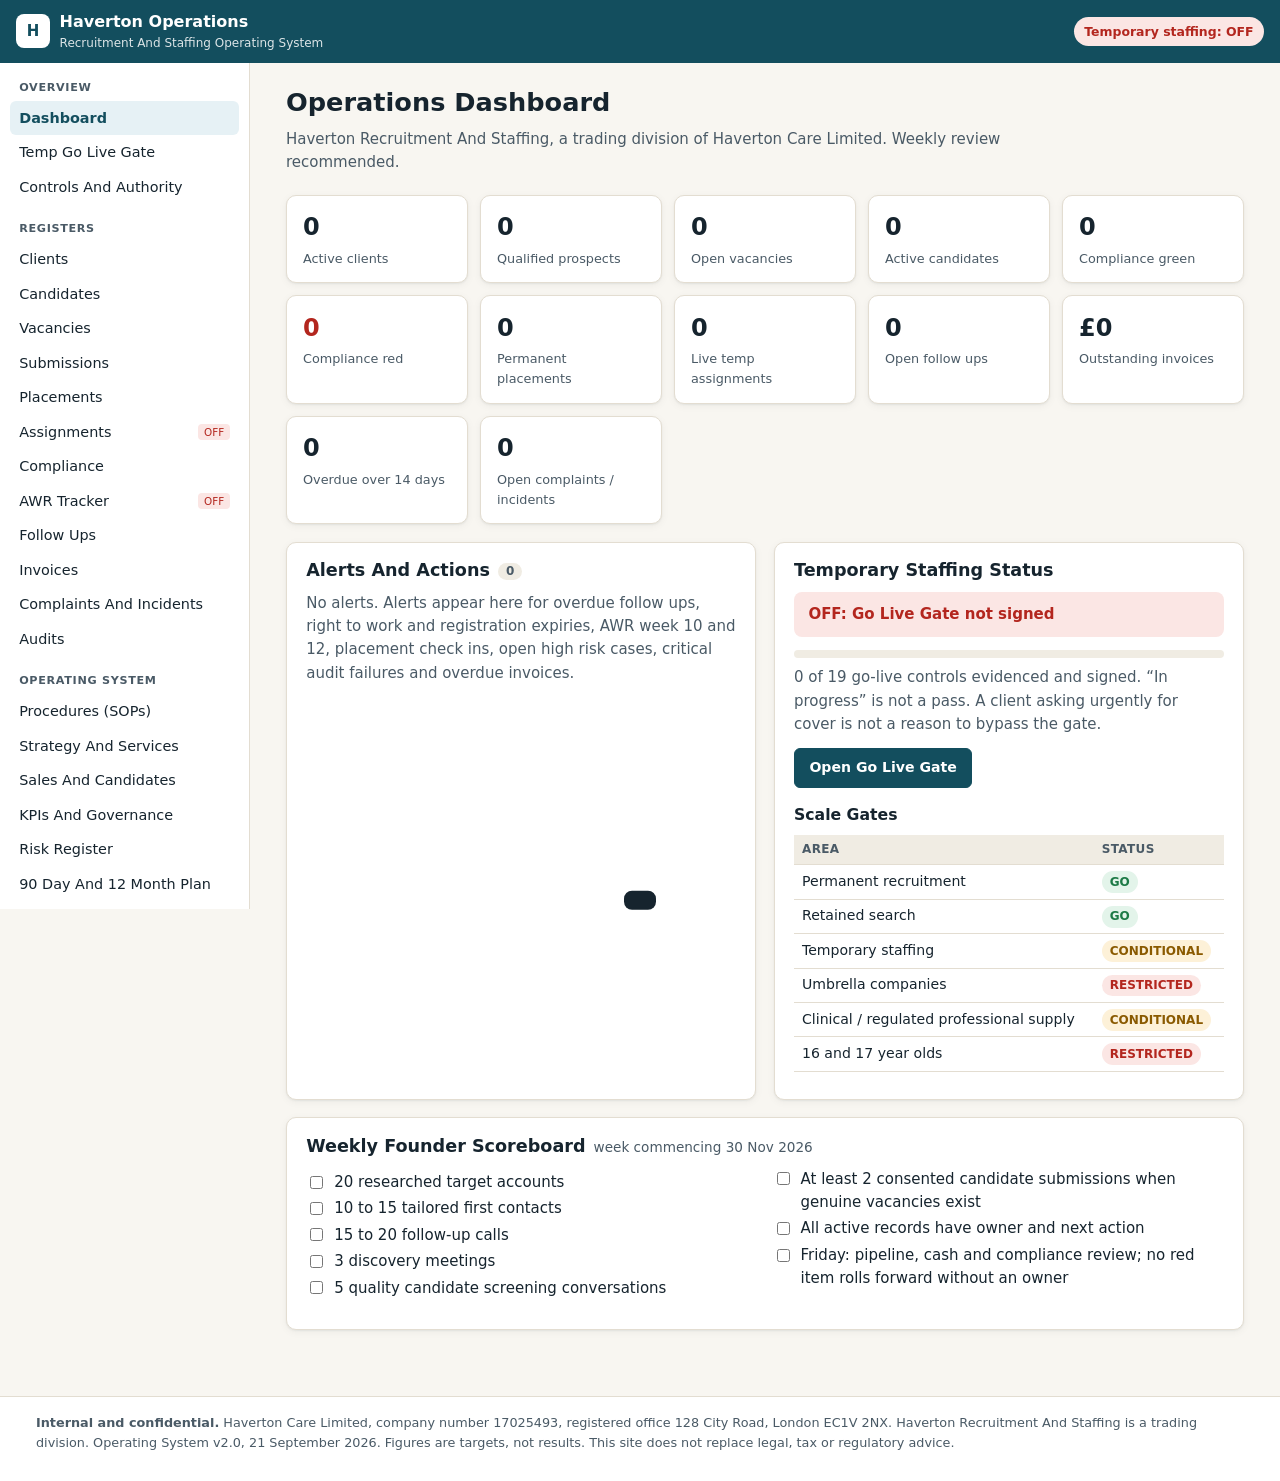
==== index.html @ c31b5590 "Use warm off-white background (#f8f6f1) and a single light theme Co-Authored-By: Claude Opus 5.5 <no" ====
<!doctype html>
<html lang="en-GB">
<head>
  <meta charset="utf-8">
  <meta name="viewport" content="width=device-width, initial-scale=1">
  <meta name="robots" content="noindex, nofollow, noarchive">
  <meta name="referrer" content="no-referrer">
  <meta http-equiv="Content-Security-Policy" content="default-src 'self'; script-src 'self'; style-src 'self' 'unsafe-inline'; img-src 'self' data:; connect-src 'none'; form-action 'none'; base-uri 'none'">
  <meta name="color-scheme" content="light">
  <title>Haverton Operations</title>
  <meta name="description" content="Internal operations system for Haverton Recruitment And Staffing, a trading division of Haverton Care Limited.">
  <link rel="icon" href="assets/img/favicon.svg" type="image/svg+xml">
  <link rel="stylesheet" href="assets/css/styles.css">
</head>
<body>
  <a class="skip" href="#app">Skip to content</a>
  <header class="topbar">
    <button id="menu" class="menu" aria-label="Toggle navigation">☰</button>
    <a class="brand" href="#/">
      <span class="mark" aria-hidden="true">H</span>
      <span><strong>Haverton Operations</strong><small>Recruitment And Staffing Operating System</small></span>
    </a>
    <span id="temp-pill" class="pill off">Temporary staffing: OFF</span>
  </header>
  <div class="layout">
    <nav id="nav" class="sidenav" aria-label="Main"></nav>
    <main id="app" class="main" tabindex="-1"></main>
  </div>
  <footer class="foot">
    <p><strong>Internal and confidential.</strong> Haverton Care Limited, company number 17025493, registered office 128 City Road, London EC1V 2NX. Haverton Recruitment And Staffing is a trading division. Operating System v2.0, 21 September 2026. Figures are targets, not results. This site does not replace legal, tax or regulatory advice.</p>
  </footer>
  <dialog id="dlg" aria-modal="true"></dialog>
  <div id="toast" class="toast" role="status" aria-live="polite"></div>
  <noscript><p class="noscript">This operations system needs JavaScript enabled.</p></noscript>
  <script src="assets/js/data.js"></script>
  <script src="assets/js/procedures.js"></script>
  <script src="assets/js/app.js"></script>
</body>
</html>
---- assets/css/styles.css ----
:root {
  --bg: #f8f6f1;
  --surface: #ffffff;
  --surface-2: #f0ece3;
  --ink: #16242e;
  --ink-2: #4a5a66;
  --line: #e3ddd1;
  --brand: #134e5e;
  --brand-2: #1f7a73;
  --brand-ink: #ffffff;
  --g: #1d7a46; --g-bg: #e3f4ea;
  --a: #8a5a00; --a-bg: #fdf1d8;
  --r: #b3261e; --r-bg: #fbe6e4;
  --n: #43525d; --n-bg: #e8edf0;
  --info-bg: #e6f1f5;
  --radius: 10px;
  --shadow: 0 1px 2px rgba(16, 36, 46, .06), 0 2px 8px rgba(16, 36, 46, .05);
  --font: system-ui, -apple-system, "Segoe UI", Roboto, Arial, sans-serif;
}
* { box-sizing: border-box; }
html { -webkit-text-size-adjust: 100%; }
body { margin: 0; background: var(--bg); color: var(--ink); font: 15px/1.55 var(--font); }
a { color: var(--brand); }
h1, h2, h3 { line-height: 1.25; margin: 0 0 .6rem; }
h1 { font-size: 1.6rem; }
h2 { font-size: 1.1rem; display: flex; align-items: center; gap: .5rem; flex-wrap: wrap; }
h3 { font-size: .98rem; margin-top: 1.1rem; }
p { margin: 0 0 .75rem; }
ul, ol { margin: 0 0 .75rem; padding-left: 1.25rem; }
li { margin: .2rem 0; }
code { font-size: .85em; background: var(--surface-2); padding: .1em .35em; border-radius: 4px; }
.skip { position: absolute; left: -999px; }
.skip:focus { left: 1rem; top: .5rem; z-index: 99; background: var(--surface); padding: .5rem; }
.muted { color: var(--ink-2); }
.small { font-size: .85rem; font-weight: normal; }

/* top bar */
.topbar { position: sticky; top: 0; z-index: 20; display: flex; align-items: center; gap: .75rem; padding: .6rem 1rem; background: var(--brand); color: var(--brand-ink); }
.brand { display: flex; align-items: center; gap: .6rem; color: inherit; text-decoration: none; min-width: 0; }
.brand strong { display: block; font-size: 1rem; }
.brand small { display: block; opacity: .85; font-size: .75rem; white-space: nowrap; overflow: hidden; text-overflow: ellipsis; }
.mark { width: 34px; height: 34px; flex: none; border-radius: 8px; display: grid; place-items: center; background: var(--brand-ink); color: var(--brand); font-weight: 800; }
.menu { display: none; background: none; border: 1px solid currentColor; color: inherit; border-radius: 6px; font-size: 1.1rem; padding: .2rem .55rem; cursor: pointer; }
.pill { margin-left: auto; font-size: .78rem; font-weight: 600; padding: .3rem .65rem; border-radius: 999px; white-space: nowrap; }
.pill.off { background: var(--r-bg); color: var(--r); }
.pill.go { background: var(--g-bg); color: var(--g); }

/* layout */
.layout { display: grid; grid-template-columns: 250px minmax(0, 1fr); min-height: calc(100vh - 56px); }
.sidenav { background: var(--surface); border-right: 1px solid var(--line); padding: 1rem .6rem; position: sticky; top: 54px; height: calc(100vh - 54px); overflow-y: auto; }
.nav-group { margin-bottom: 1rem; }
.nav-label { font-size: .7rem; text-transform: uppercase; letter-spacing: .06em; color: var(--ink-2); padding: 0 .6rem .3rem; font-weight: 700; }
.sidenav a { display: flex; justify-content: space-between; align-items: center; padding: .38rem .6rem; border-radius: 6px; color: var(--ink); text-decoration: none; font-size: .9rem; }
.sidenav a:hover { background: var(--surface-2); }
.sidenav a.active { background: var(--info-bg); color: var(--brand); font-weight: 600; }
.lock { font-size: .65rem; text-transform: uppercase; background: var(--r-bg); color: var(--r); padding: 0 .35rem; border-radius: 4px; }
.main { padding: 1.5rem clamp(1rem, 3vw, 2.25rem) 3rem; max-width: 1280px; width: 100%; outline: none; }
.foot { padding: 1rem clamp(1rem, 3vw, 2.25rem); border-top: 1px solid var(--line); color: var(--ink-2); font-size: .8rem; background: var(--surface); }

.page-head { margin-bottom: 1.25rem; }
.page-head p { color: var(--ink-2); max-width: 75ch; }
.crumb { font-size: .85rem; margin-bottom: .4rem; }
.card { background: var(--surface); border: 1px solid var(--line); border-radius: var(--radius); padding: 1.1rem 1.2rem; margin-bottom: 1.1rem; box-shadow: var(--shadow); min-width: 0; }
.grid2 { display: grid; grid-template-columns: repeat(2, minmax(0, 1fr)); gap: 1.1rem; }
.grid2 > .card { margin-bottom: 1.1rem; }
.count { font-size: .75rem; background: var(--surface-2); color: var(--ink-2); border-radius: 999px; padding: .05rem .5rem; font-weight: 600; }

/* tiles */
.tiles { display: grid; grid-template-columns: repeat(auto-fill, minmax(160px, 1fr)); gap: .75rem; margin-bottom: 1.1rem; }
.tile { background: var(--surface); border: 1px solid var(--line); border-radius: var(--radius); padding: .85rem 1rem; text-decoration: none; color: var(--ink); display: flex; flex-direction: column; gap: .15rem; box-shadow: var(--shadow); }
.tile:hover { border-color: var(--brand); }
.tile-v { font-size: 1.5rem; font-weight: 700; font-variant-numeric: tabular-nums; }
.tile-l { font-size: .8rem; color: var(--ink-2); }
.tile.red .tile-v { color: var(--r); }

/* callouts */
.callout { border-left: 4px solid var(--brand); background: var(--info-bg); border-radius: 6px; padding: .7rem .9rem; margin-bottom: 1rem; }
.callout p { margin: .2rem 0 0; }
.callout.warn { border-color: var(--a); background: var(--a-bg); }
.callout.danger { border-color: var(--r); background: var(--r-bg); }

/* tables */
.tbl-wrap { overflow-x: auto; -webkit-overflow-scrolling: touch; margin-bottom: .6rem; }
table { width: 100%; border-collapse: collapse; font-size: .88rem; }
th, td { text-align: left; padding: .5rem .6rem; border-bottom: 1px solid var(--line); vertical-align: top; }
th { font-size: .75rem; text-transform: uppercase; letter-spacing: .03em; color: var(--ink-2); background: var(--surface-2); white-space: nowrap; }
table.compact td, table.compact th { padding: .35rem .5rem; }
table.num td:not(:first-child) { text-align: right; font-variant-numeric: tabular-nums; }
table.num th:not(:first-child) { text-align: right; }
table.reg td { white-space: nowrap; }
table.golive input:not([type=checkbox]) { width: 100%; min-width: 120px; }
table.golive tr.ok td:first-child { color: var(--g); font-weight: 600; }
.badge { display: inline-block; font-size: .75rem; font-weight: 600; padding: .1rem .5rem; border-radius: 999px; white-space: nowrap; }
.badge.g { background: var(--g-bg); color: var(--g); }
.badge.a { background: var(--a-bg); color: var(--a); }
.badge.r { background: var(--r-bg); color: var(--r); }
.badge.n { background: var(--n-bg); color: var(--n); }

/* toolbar, buttons, forms */
.toolbar { display: flex; gap: .6rem; flex-wrap: wrap; align-items: center; margin-bottom: .9rem; }
.spacer { flex: 1; }
input, select, textarea { font: inherit; color: var(--ink); background: var(--surface); border: 1px solid var(--line); border-radius: 6px; padding: .45rem .55rem; max-width: 100%; }
input:focus, select:focus, textarea:focus, button:focus-visible, a:focus-visible { outline: 2px solid var(--brand-2); outline-offset: 1px; }
.toolbar input[type=search] { flex: 1 1 220px; }
.btn { display: inline-flex; align-items: center; gap: .3rem; font: inherit; font-weight: 600; font-size: .88rem; padding: .5rem .9rem; border-radius: 6px; border: 1px solid var(--brand); background: var(--brand); color: var(--brand-ink); cursor: pointer; text-decoration: none; }
.btn.ghost { background: transparent; color: var(--brand); }
.btn.danger { border-color: var(--r); background: var(--r); color: #fff; }
.btn.danger.ghost { background: transparent; color: var(--r); }
.btn:disabled { opacity: .45; cursor: not-allowed; }
.btn-row { display: flex; gap: .6rem; flex-wrap: wrap; margin-bottom: .6rem; }
.btn.file { cursor: pointer; }
.link { background: none; border: 0; color: var(--brand); font: inherit; cursor: pointer; padding: 0; text-decoration: underline; }
.form-grid { display: grid; grid-template-columns: repeat(auto-fill, minmax(220px, 1fr)); gap: .8rem 1rem; }
.fld { display: flex; flex-direction: column; gap: .25rem; font-size: .85rem; min-width: 0; }
.fld > span { font-weight: 600; color: var(--ink-2); }
.fld small { color: var(--ink-2); font-size: .75rem; }
.fld.wide { grid-column: 1 / -1; }
.fld output { padding: .45rem .55rem; background: var(--surface-2); border-radius: 6px; font-variant-numeric: tabular-nums; }
.form-err { color: var(--r); font-weight: 600; min-height: 1.2em; margin: .6rem 0 0; }

dialog { border: 0; border-radius: 12px; padding: 0; width: min(920px, calc(100vw - 2rem)); max-height: calc(100vh - 2rem); background: var(--surface); color: var(--ink); box-shadow: 0 20px 60px rgba(0, 0, 0, .3); }
dialog::backdrop { background: rgba(10, 20, 26, .55); }
dialog form { display: flex; flex-direction: column; max-height: calc(100vh - 2rem); }
.dlg-head, .dlg-foot { display: flex; align-items: center; gap: .6rem; padding: .9rem 1.2rem; border-bottom: 1px solid var(--line); }
.dlg-foot { border-top: 1px solid var(--line); border-bottom: 0; }
.dlg-head h2 { margin: 0; }
.dlg-body { padding: 1rem 1.2rem; overflow-y: auto; }
.x { margin-left: auto; background: none; border: 0; font-size: 1.5rem; line-height: 1; cursor: pointer; color: var(--ink-2); }

/* dashboard pieces */
.alerts { list-style: none; padding: 0; margin: 0; max-height: 420px; overflow-y: auto; }
.alerts li { display: flex; justify-content: space-between; gap: .75rem; padding: .45rem .6rem; border-left: 3px solid var(--a); background: var(--a-bg); border-radius: 4px; margin-bottom: .35rem; font-size: .88rem; }
.alerts li.r { border-color: var(--r); background: var(--r-bg); }
.alerts li a { color: var(--ink); }
.alerts li span { color: var(--ink-2); white-space: nowrap; font-size: .8rem; }
.status-big { font-weight: 700; padding: .7rem .9rem; border-radius: 8px; margin: .4rem 0 .8rem; }
.status-big.off { background: var(--r-bg); color: var(--r); }
.status-big.go { background: var(--g-bg); color: var(--g); }
.progress { height: 8px; border-radius: 99px; background: var(--surface-2); overflow: hidden; margin-bottom: .5rem; }
.progress div { height: 100%; background: var(--brand-2); }
.checklist { list-style: none; padding: 0; columns: 2 320px; }
.checklist li { break-inside: avoid; }
.checklist label { display: flex; gap: .5rem; align-items: flex-start; cursor: pointer; }
.checklist input { margin-top: .3rem; }
.empty { padding: 2rem 1rem; text-align: center; color: var(--ink-2); border: 1px dashed var(--line); border-radius: var(--radius); background: var(--surface); }
.steps li { margin: .35rem 0; }

/* procedures */
.sop-grid { display: grid; grid-template-columns: repeat(auto-fill, minmax(280px, 1fr)); gap: .75rem; margin-bottom: 1.2rem; }
.sop { position: relative; display: flex; flex-direction: column; gap: .3rem; padding: .9rem 1rem .9rem 3.2rem; background: var(--surface); border: 1px solid var(--line); border-radius: var(--radius); color: var(--ink); text-decoration: none; box-shadow: var(--shadow); }
.sop:hover { border-color: var(--brand); }
.sop span:last-child { font-size: .83rem; color: var(--ink-2); }
.sop-n { position: absolute; left: .9rem; top: .9rem; width: 1.8rem; height: 1.8rem; border-radius: 50%; display: grid; place-items: center; background: var(--info-bg); color: var(--brand); font-weight: 700; font-size: .85rem; }
.pager { display: flex; justify-content: space-between; gap: 1rem; margin: 1rem 0; flex-wrap: wrap; }

/* calculators */
.calc { margin-bottom: 1rem; }
.calc-out { display: grid; grid-template-columns: repeat(auto-fill, minmax(140px, 1fr)); gap: .6rem; margin: 0 0 .8rem; }
.calc-out div { background: var(--surface-2); border-radius: 8px; padding: .6rem .75rem; }
.calc-out dt { font-size: .75rem; color: var(--ink-2); }
.calc-out dd { margin: 0; font-size: 1.15rem; font-weight: 700; font-variant-numeric: tabular-nums; }
.checks { list-style: none; padding: 0; }
.checks li { font-weight: 600; }
.checks li.ok { color: var(--g); }
.checks li.bad { color: var(--r); }

.toast { position: fixed; bottom: 1.2rem; left: 50%; transform: translate(-50%, 150%); background: var(--ink); color: var(--bg); padding: .6rem 1rem; border-radius: 8px; font-weight: 600; transition: transform .25s; z-index: 50; max-width: calc(100vw - 2rem); }
.toast.show { transform: translate(-50%, 0); }
.noscript { padding: 2rem; text-align: center; }

@media (max-width: 900px) {
  .grid2 { grid-template-columns: minmax(0, 1fr); }
}
@media (max-width: 820px) {
  .menu { display: inline-block; }
  .layout { grid-template-columns: minmax(0, 1fr); }
  .sidenav { position: fixed; top: 54px; left: 0; bottom: 0; width: 270px; height: auto; z-index: 15; transform: translateX(-100%); transition: transform .2s; }
  body.nav-open .sidenav { transform: none; box-shadow: 4px 0 20px rgba(0, 0, 0, .15); }
  .brand small { display: none; }
  .pill { font-size: .7rem; padding: .25rem .5rem; }
  .main { padding: 1.1rem 1rem 2.5rem; }
  h1 { font-size: 1.35rem; }
}
@media print {
  .topbar, .sidenav, .foot, .toolbar, .pager, .toast, .btn, .link { display: none !important; }
  .layout { display: block; }
  .card { box-shadow: none; break-inside: avoid; }
  body { background: #fff; color: #000; font-family: Arial, sans-serif; font-size: 12pt; }
}
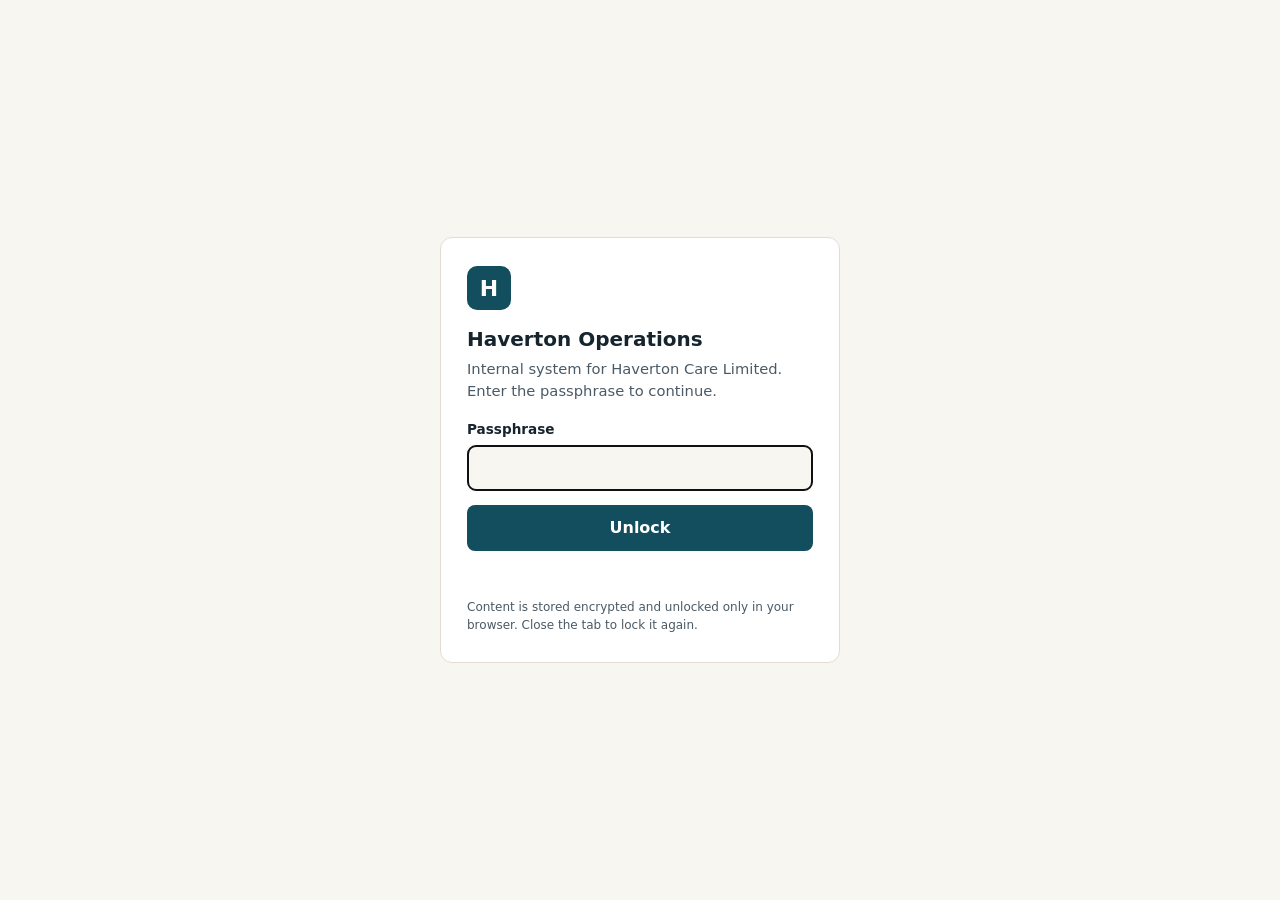
==== commit 6afd2083: "Republish with new background colour Co-Authored-By: Claude Opus 5.5 <noreply@anthropic.com> Claude-" ====
--- a/index.html
+++ b/index.html
@@ -5,35 +5,36 @@
   <meta name="viewport" content="width=device-width, initial-scale=1">
   <meta name="robots" content="noindex, nofollow, noarchive">
   <meta name="referrer" content="no-referrer">
-  <meta http-equiv="Content-Security-Policy" content="default-src 'self'; script-src 'self'; style-src 'self' 'unsafe-inline'; img-src 'self' data:; connect-src 'none'; form-action 'none'; base-uri 'none'">
   <meta name="color-scheme" content="light">
   <title>Haverton Operations</title>
-  <meta name="description" content="Internal operations system for Haverton Recruitment And Staffing, a trading division of Haverton Care Limited.">
-  <link rel="icon" href="assets/img/favicon.svg" type="image/svg+xml">
-  <link rel="stylesheet" href="assets/css/styles.css">
+  <link rel="icon" href="data:image/svg+xml,%3Csvg xmlns=%27http://www.w3.org/2000/svg%27 viewBox=%270 0 32 32%27%3E%3Crect width=%2732%27 height=%2732%27 rx=%277%27 fill=%27%23134e5e%27/%3E%3Ctext x=%2716%27 y=%2722.5%27 font-family=%27Arial%27 font-size=%2718%27 font-weight=%27700%27 fill=%27%23fff%27 text-anchor=%27middle%27%3EH%3C/text%3E%3C/svg%3E">
+  <style>
+    :root { --bg:#f8f6f1; --card:#fff; --ink:#16242e; --ink2:#4a5a66; --line:#e3ddd1; --brand:#134e5e; --r:#b3261e; }
+    * { box-sizing: border-box; }
+    body { margin:0; min-height:100vh; display:grid; place-items:center; background:var(--bg); color:var(--ink); font:16px/1.5 system-ui,-apple-system,"Segoe UI",Roboto,Arial,sans-serif; padding:16px; }
+    .card { width:100%; max-width:400px; background:var(--card); border:1px solid var(--line); border-radius:12px; padding:28px 26px; }
+    .mark { width:44px; height:44px; border-radius:10px; background:var(--brand); color:#fff; display:grid; place-items:center; font-weight:800; font-size:22px; margin-bottom:14px; }
+    h1 { font-size:1.25rem; margin:0 0 4px; }
+    p { margin:0 0 16px; color:var(--ink2); font-size:.92rem; }
+    label { display:block; font-weight:600; font-size:.85rem; margin-bottom:6px; }
+    input { width:100%; font:inherit; padding:10px 12px; border:1px solid var(--line); border-radius:8px; background:var(--bg); color:var(--ink); }
+    button { width:100%; margin-top:14px; font:inherit; font-weight:600; padding:11px; border:0; border-radius:8px; background:var(--brand); color:#fff; cursor:pointer; }
+    button:disabled { opacity:.6; cursor:wait; }
+    .err { color:var(--r); font-weight:600; font-size:.9rem; min-height:1.3em; margin-top:10px; }
+    .foot { margin-top:18px; font-size:.75rem; color:var(--ink2); }
+  </style>
 </head>
 <body>
-  <a class="skip" href="#app">Skip to content</a>
-  <header class="topbar">
-    <button id="menu" class="menu" aria-label="Toggle navigation">☰</button>
-    <a class="brand" href="#/">
-      <span class="mark" aria-hidden="true">H</span>
-      <span><strong>Haverton Operations</strong><small>Recruitment And Staffing Operating System</small></span>
-    </a>
-    <span id="temp-pill" class="pill off">Temporary staffing: OFF</span>
-  </header>
-  <div class="layout">
-    <nav id="nav" class="sidenav" aria-label="Main"></nav>
-    <main id="app" class="main" tabindex="-1"></main>
-  </div>
-  <footer class="foot">
-    <p><strong>Internal and confidential.</strong> Haverton Care Limited, company number 17025493, registered office 128 City Road, London EC1V 2NX. Haverton Recruitment And Staffing is a trading division. Operating System v2.0, 21 September 2026. Figures are targets, not results. This site does not replace legal, tax or regulatory advice.</p>
-  </footer>
-  <dialog id="dlg" aria-modal="true"></dialog>
-  <div id="toast" class="toast" role="status" aria-live="polite"></div>
-  <noscript><p class="noscript">This operations system needs JavaScript enabled.</p></noscript>
-  <script src="assets/js/data.js"></script>
-  <script src="assets/js/procedures.js"></script>
-  <script src="assets/js/app.js"></script>
+  <form class="card" id="f" autocomplete="off">
+    <div class="mark" aria-hidden="true">H</div>
+    <h1>Haverton Operations</h1>
+    <p>Internal system for Haverton Care Limited. Enter the passphrase to continue.</p>
+    <label for="p">Passphrase</label>
+    <input id="p" type="password" autocomplete="current-password" required autofocus>
+    <button id="b" type="submit">Unlock</button>
+    <div class="err" id="e" role="alert"></div>
+    <div class="foot">Content is stored encrypted and unlocked only in your browser. Close the tab to lock it again.</div>
+  </form>
+  <script src="unlock.js"></script>
 </body>
 </html>
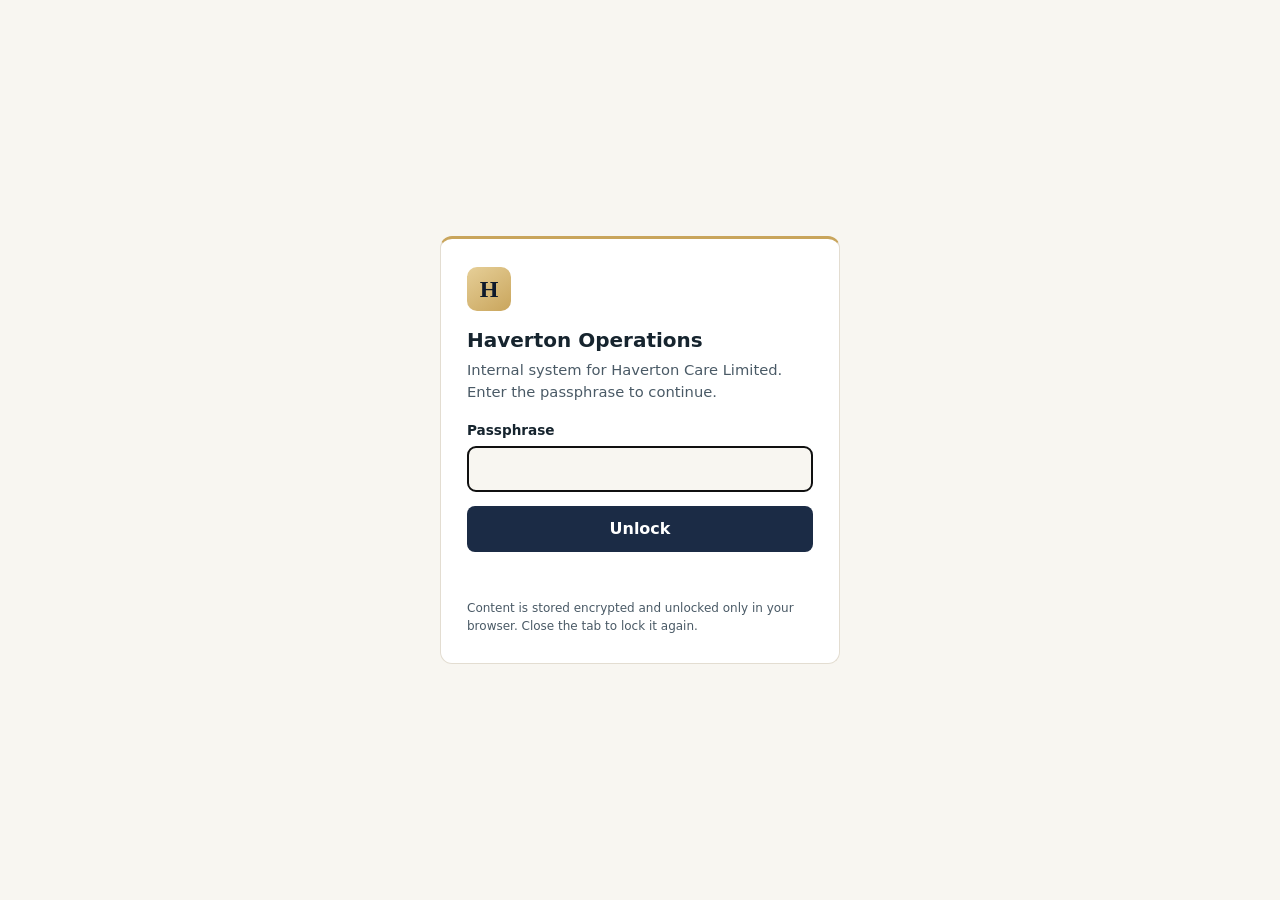
==== commit 3310f8a5: "Republish with premium header Co-Authored-By: Claude Opus 5.5 <noreply@anthropic.com> Claude-Session" ====
--- a/index.html
+++ b/index.html
@@ -7,13 +7,14 @@
   <meta name="referrer" content="no-referrer">
   <meta name="color-scheme" content="light">
   <title>Haverton Operations</title>
-  <link rel="icon" href="data:image/svg+xml,%3Csvg xmlns=%27http://www.w3.org/2000/svg%27 viewBox=%270 0 32 32%27%3E%3Crect width=%2732%27 height=%2732%27 rx=%277%27 fill=%27%23134e5e%27/%3E%3Ctext x=%2716%27 y=%2722.5%27 font-family=%27Arial%27 font-size=%2718%27 font-weight=%27700%27 fill=%27%23fff%27 text-anchor=%27middle%27%3EH%3C/text%3E%3C/svg%3E">
+  <link rel="icon" href="data:image/svg+xml,%3Csvg xmlns=%27http://www.w3.org/2000/svg%27 viewBox=%270 0 32 32%27%3E%3Crect width=%2732%27 height=%2732%27 rx=%277%27 fill=%27%231b2b45%27/%3E%3Ctext x=%2716%27 y=%2722.5%27 font-family=%27Arial%27 font-size=%2718%27 font-weight=%27700%27 fill=%27%23fff%27 text-anchor=%27middle%27%3EH%3C/text%3E%3C/svg%3E">
   <style>
-    :root { --bg:#f8f6f1; --card:#fff; --ink:#16242e; --ink2:#4a5a66; --line:#e3ddd1; --brand:#134e5e; --r:#b3261e; }
+    :root { --bg:#f8f6f1; --card:#fff; --ink:#16242e; --ink2:#4a5a66; --line:#e3ddd1; --brand:#1b2b45; --r:#b3261e; }
     * { box-sizing: border-box; }
     body { margin:0; min-height:100vh; display:grid; place-items:center; background:var(--bg); color:var(--ink); font:16px/1.5 system-ui,-apple-system,"Segoe UI",Roboto,Arial,sans-serif; padding:16px; }
     .card { width:100%; max-width:400px; background:var(--card); border:1px solid var(--line); border-radius:12px; padding:28px 26px; }
-    .mark { width:44px; height:44px; border-radius:10px; background:var(--brand); color:#fff; display:grid; place-items:center; font-weight:800; font-size:22px; margin-bottom:14px; }
+    .mark { width:44px; height:44px; border-radius:10px; background:linear-gradient(145deg,#e6cf98,#c9a55c); color:#0f1a2c; display:grid; place-items:center; font-weight:800; font-size:24px; font-family:Georgia,'Times New Roman',serif; margin-bottom:14px; }
+    .card { border-top:3px solid #c9a55c; }
     h1 { font-size:1.25rem; margin:0 0 4px; }
     p { margin:0 0 16px; color:var(--ink2); font-size:.92rem; }
     label { display:block; font-weight:600; font-size:.85rem; margin-bottom:6px; }
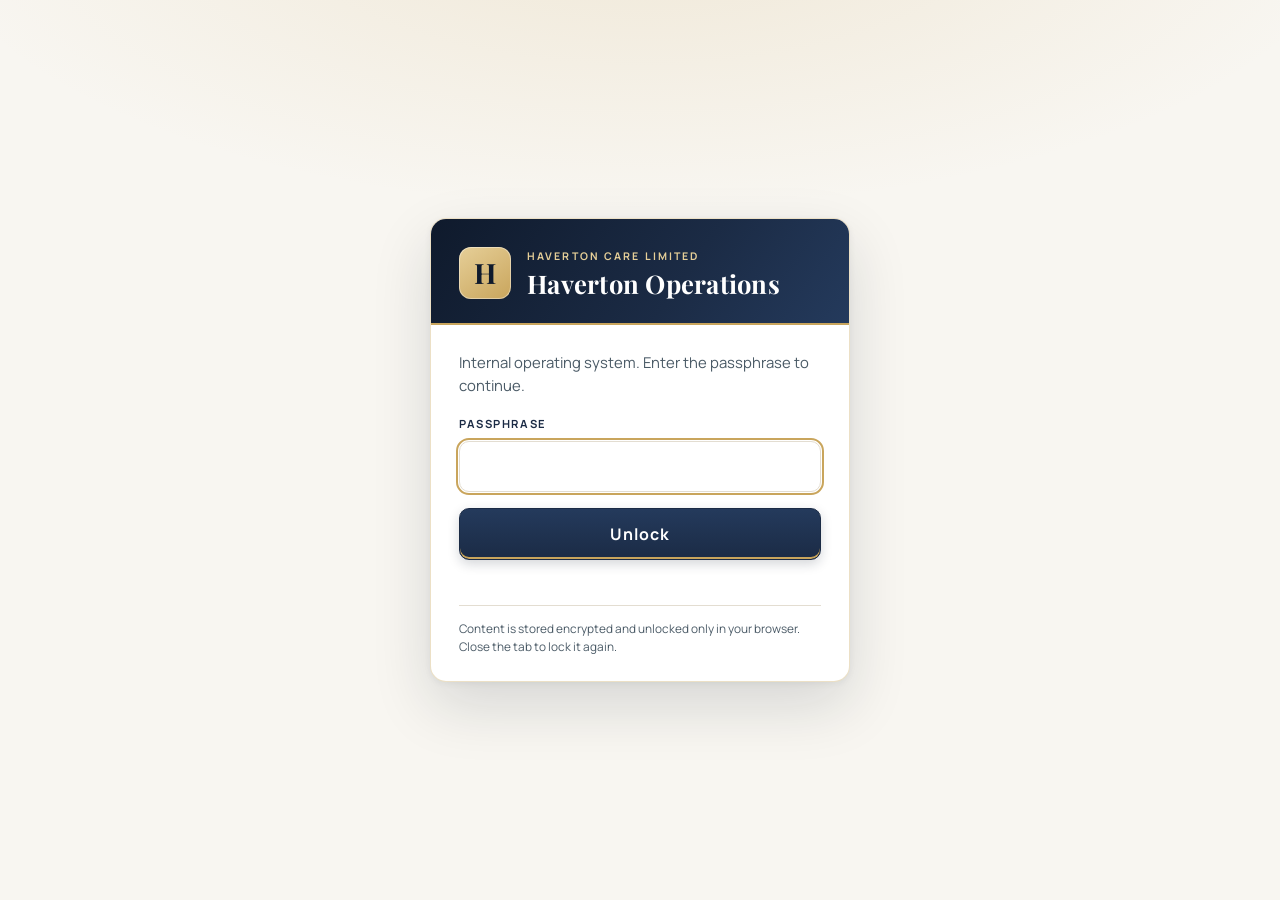
==== commit 46e2f34b: "Republish with premium styling Co-Authored-By: Claude Opus 5.5 <noreply@anthropic.com> Claude-Sessio" ====
--- a/index.html
+++ b/index.html
@@ -9,32 +9,45 @@
   <title>Haverton Operations</title>
   <link rel="icon" href="data:image/svg+xml,%3Csvg xmlns=%27http://www.w3.org/2000/svg%27 viewBox=%270 0 32 32%27%3E%3Crect width=%2732%27 height=%2732%27 rx=%277%27 fill=%27%231b2b45%27/%3E%3Ctext x=%2716%27 y=%2722.5%27 font-family=%27Arial%27 font-size=%2718%27 font-weight=%27700%27 fill=%27%23fff%27 text-anchor=%27middle%27%3EH%3C/text%3E%3C/svg%3E">
   <style>
-    :root { --bg:#f8f6f1; --card:#fff; --ink:#16242e; --ink2:#4a5a66; --line:#e3ddd1; --brand:#1b2b45; --r:#b3261e; }
+    @font-face { font-family: "Playfair Display"; src: url("[data-uri]") format("woff2"); font-weight: 700; font-display: swap; }
+    @font-face { font-family: "Manrope"; src: url("[data-uri]") format("woff2"); font-weight: 400; font-display: swap; }
+    @font-face { font-family: "Manrope"; src: url("[data-uri]") format("woff2"); font-weight: 700; font-display: swap; }
+    :root { --bg:#f8f6f1; --ink:#16242e; --ink2:#4a5a66; --line:#e3ddd1; --navy:#1b2b45; --navy-deep:#0f1a2c; --gold:#c9a55c; --gold-2:#e6cf98; --r:#b3261e; }
     * { box-sizing: border-box; }
-    body { margin:0; min-height:100vh; display:grid; place-items:center; background:var(--bg); color:var(--ink); font:16px/1.5 system-ui,-apple-system,"Segoe UI",Roboto,Arial,sans-serif; padding:16px; }
-    .card { width:100%; max-width:400px; background:var(--card); border:1px solid var(--line); border-radius:12px; padding:28px 26px; }
-    .mark { width:44px; height:44px; border-radius:10px; background:linear-gradient(145deg,#e6cf98,#c9a55c); color:#0f1a2c; display:grid; place-items:center; font-weight:800; font-size:24px; font-family:Georgia,'Times New Roman',serif; margin-bottom:14px; }
-    .card { border-top:3px solid #c9a55c; }
-    h1 { font-size:1.25rem; margin:0 0 4px; }
-    p { margin:0 0 16px; color:var(--ink2); font-size:.92rem; }
-    label { display:block; font-weight:600; font-size:.85rem; margin-bottom:6px; }
-    input { width:100%; font:inherit; padding:10px 12px; border:1px solid var(--line); border-radius:8px; background:var(--bg); color:var(--ink); }
-    button { width:100%; margin-top:14px; font:inherit; font-weight:600; padding:11px; border:0; border-radius:8px; background:var(--brand); color:#fff; cursor:pointer; }
-    button:disabled { opacity:.6; cursor:wait; }
-    .err { color:var(--r); font-weight:600; font-size:.9rem; min-height:1.3em; margin-top:10px; }
-    .foot { margin-top:18px; font-size:.75rem; color:var(--ink2); }
+    body { margin:0; min-height:100vh; display:grid; place-items:center; padding:16px; color:var(--ink); font:16px/1.55 "Manrope",system-ui,-apple-system,"Segoe UI",Roboto,Arial,sans-serif;
+      background: radial-gradient(1200px 500px at 50% -10%, rgba(201,165,92,.18), transparent 60%), var(--bg); }
+    .card { width:100%; max-width:420px; background:#fff; border:1px solid rgba(201,165,92,.35); border-radius:16px; overflow:hidden; box-shadow:0 24px 60px rgba(15,26,44,.14), 0 2px 6px rgba(15,26,44,.06); }
+    .head { background:linear-gradient(125deg,var(--navy-deep) 0%,var(--navy) 60%,#243a5c 100%); color:#fff; padding:28px 28px 24px; border-bottom:2px solid var(--gold); display:flex; align-items:center; gap:16px; }
+    .mark { width:52px; height:52px; flex:none; border-radius:12px; background:linear-gradient(145deg,var(--gold-2),var(--gold)); color:var(--navy-deep); display:grid; place-items:center; font:700 28px/1 "Playfair Display",Georgia,serif; box-shadow:inset 0 0 0 1px rgba(255,255,255,.4); }
+    .eyebrow { display:block; font-size:.66rem; letter-spacing:.2em; text-transform:uppercase; color:var(--gold-2); font-weight:700; margin-bottom:4px; }
+    h1 { margin:0; font:700 1.6rem/1.15 "Playfair Display",Georgia,serif; letter-spacing:.01em; }
+    .body { padding:26px 28px 24px; }
+    p { margin:0 0 18px; color:var(--ink2); font-size:.93rem; }
+    label { display:block; font-weight:700; font-size:.7rem; letter-spacing:.14em; text-transform:uppercase; color:var(--navy); margin-bottom:8px; }
+    input { width:100%; font:inherit; padding:12px 14px; border:1px solid var(--line); border-radius:10px; background:#fbfaf6; color:var(--ink); }
+    input:focus { outline:2px solid var(--gold); outline-offset:1px; background:#fff; }
+    button { width:100%; margin-top:16px; font:inherit; font-weight:700; letter-spacing:.06em; padding:13px; border:1px solid var(--navy); border-radius:10px; color:#fff; cursor:pointer;
+      background:linear-gradient(180deg,#243a5c,var(--navy)); box-shadow:inset 0 -2px 0 var(--gold), 0 4px 12px rgba(15,26,44,.18); }
+    button:hover { background:linear-gradient(180deg,#2b4570,#1f3150); }
+    button:disabled { opacity:.65; cursor:wait; }
+    .err { color:var(--r); font-weight:600; font-size:.9rem; min-height:1.3em; margin-top:12px; }
+    .foot { margin-top:14px; padding-top:14px; border-top:1px solid var(--line); font-size:.74rem; color:var(--ink2); }
   </style>
 </head>
 <body>
   <form class="card" id="f" autocomplete="off">
-    <div class="mark" aria-hidden="true">H</div>
-    <h1>Haverton Operations</h1>
-    <p>Internal system for Haverton Care Limited. Enter the passphrase to continue.</p>
-    <label for="p">Passphrase</label>
-    <input id="p" type="password" autocomplete="current-password" required autofocus>
-    <button id="b" type="submit">Unlock</button>
-    <div class="err" id="e" role="alert"></div>
-    <div class="foot">Content is stored encrypted and unlocked only in your browser. Close the tab to lock it again.</div>
+    <div class="head">
+      <div class="mark" aria-hidden="true">H</div>
+      <div><span class="eyebrow">Haverton Care Limited</span><h1>Haverton Operations</h1></div>
+    </div>
+    <div class="body">
+      <p>Internal operating system. Enter the passphrase to continue.</p>
+      <label for="p">Passphrase</label>
+      <input id="p" type="password" autocomplete="current-password" required autofocus>
+      <button id="b" type="submit">Unlock</button>
+      <div class="err" id="e" role="alert"></div>
+      <div class="foot">Content is stored encrypted and unlocked only in your browser. Close the tab to lock it again.</div>
+    </div>
   </form>
   <script src="unlock.js"></script>
 </body>
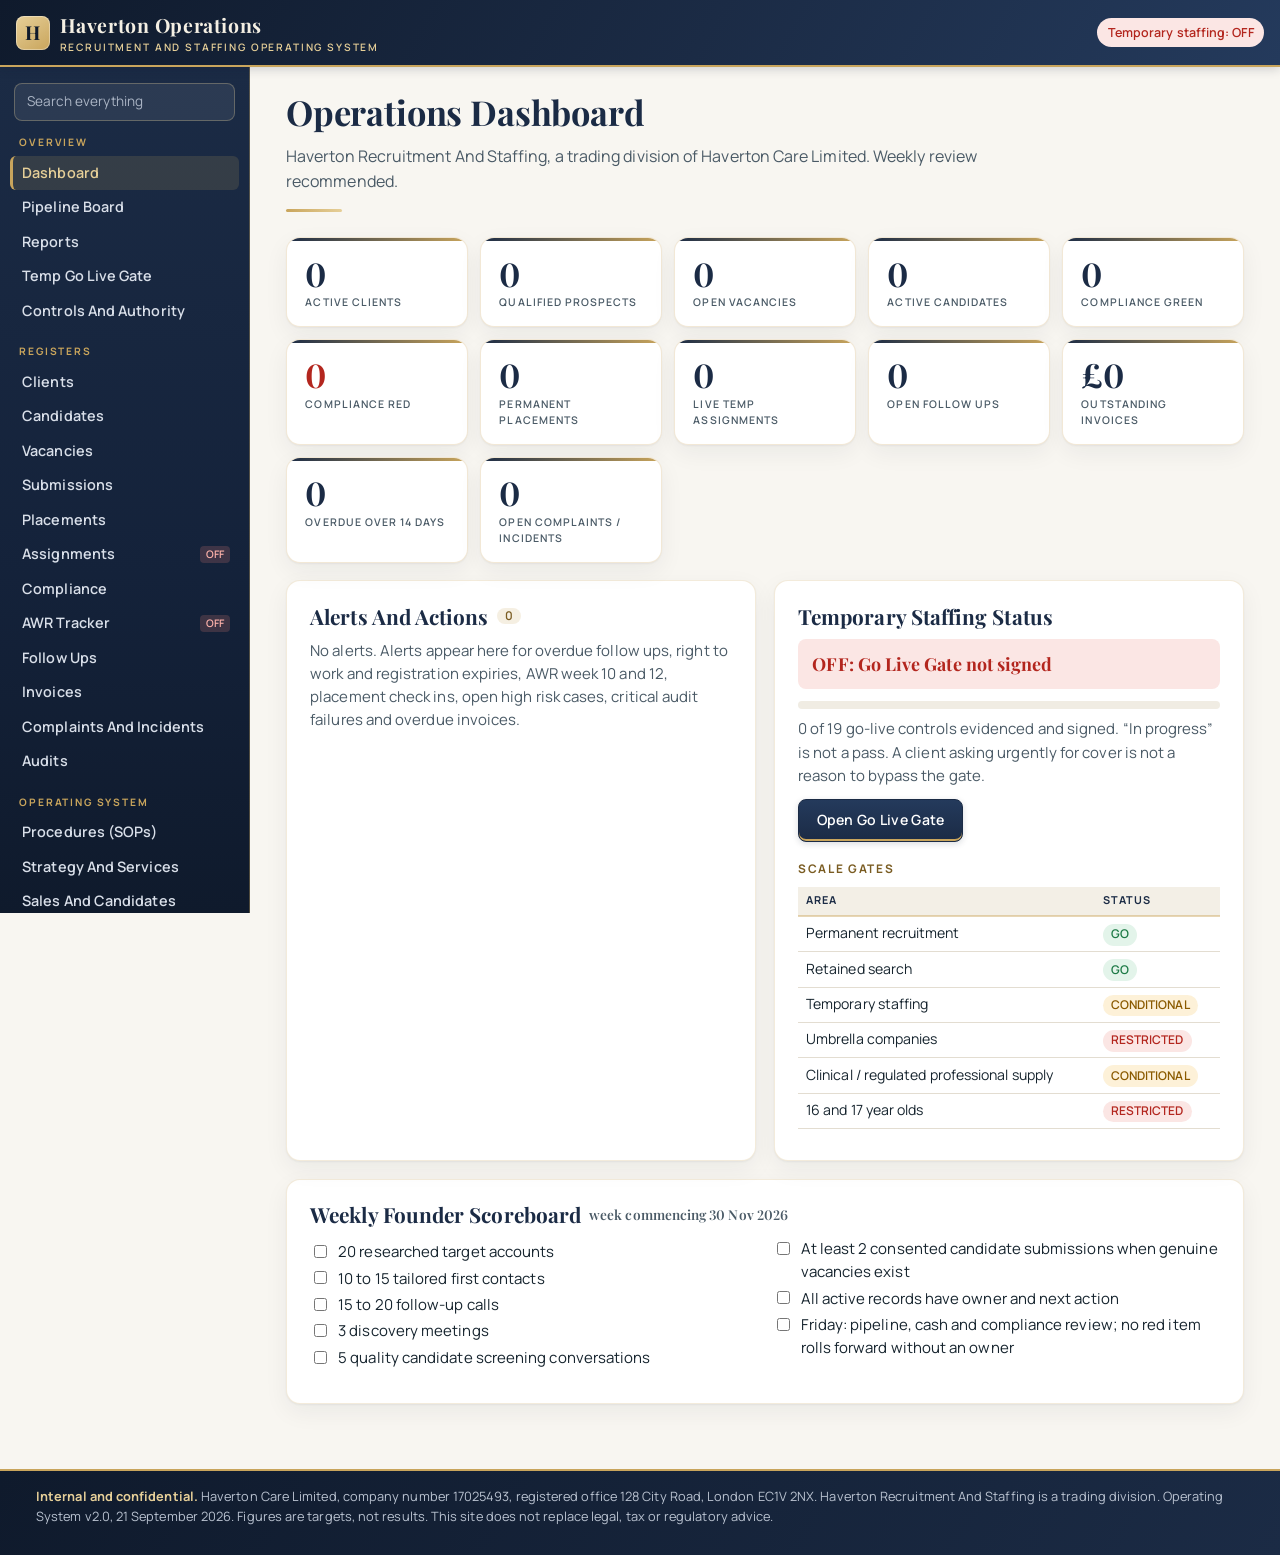
==== commit 43b63590: "Add cloud sync and sign-in (Supabase), replacing the passphrase gate - Sign-in page: email and passw" ====
--- a/index.html
+++ b/index.html
@@ -5,50 +5,37 @@
   <meta name="viewport" content="width=device-width, initial-scale=1">
   <meta name="robots" content="noindex, nofollow, noarchive">
   <meta name="referrer" content="no-referrer">
+  <meta http-equiv="Content-Security-Policy" content="default-src 'self'; script-src 'self'; style-src 'self' 'unsafe-inline'; img-src 'self' data:; connect-src 'none'; form-action 'none'; base-uri 'none'">
   <meta name="color-scheme" content="light">
   <title>Haverton Operations</title>
-  <link rel="icon" href="data:image/svg+xml,%3Csvg xmlns=%27http://www.w3.org/2000/svg%27 viewBox=%270 0 32 32%27%3E%3Crect width=%2732%27 height=%2732%27 rx=%277%27 fill=%27%231b2b45%27/%3E%3Ctext x=%2716%27 y=%2722.5%27 font-family=%27Arial%27 font-size=%2718%27 font-weight=%27700%27 fill=%27%23fff%27 text-anchor=%27middle%27%3EH%3C/text%3E%3C/svg%3E">
-  <style>
-    @font-face { font-family: "Playfair Display"; src: url("[data-uri]") format("woff2"); font-weight: 700; font-display: swap; }
-    @font-face { font-family: "Manrope"; src: url("[data-uri]") format("woff2"); font-weight: 400; font-display: swap; }
-    @font-face { font-family: "Manrope"; src: url("[data-uri]") format("woff2"); font-weight: 700; font-display: swap; }
-    :root { --bg:#f8f6f1; --ink:#16242e; --ink2:#4a5a66; --line:#e3ddd1; --navy:#1b2b45; --navy-deep:#0f1a2c; --gold:#c9a55c; --gold-2:#e6cf98; --r:#b3261e; }
-    * { box-sizing: border-box; }
-    body { margin:0; min-height:100vh; display:grid; place-items:center; padding:16px; color:var(--ink); font:16px/1.55 "Manrope",system-ui,-apple-system,"Segoe UI",Roboto,Arial,sans-serif;
-      background: radial-gradient(1200px 500px at 50% -10%, rgba(201,165,92,.18), transparent 60%), var(--bg); }
-    .card { width:100%; max-width:420px; background:#fff; border:1px solid rgba(201,165,92,.35); border-radius:16px; overflow:hidden; box-shadow:0 24px 60px rgba(15,26,44,.14), 0 2px 6px rgba(15,26,44,.06); }
-    .head { background:linear-gradient(125deg,var(--navy-deep) 0%,var(--navy) 60%,#243a5c 100%); color:#fff; padding:28px 28px 24px; border-bottom:2px solid var(--gold); display:flex; align-items:center; gap:16px; }
-    .mark { width:52px; height:52px; flex:none; border-radius:12px; background:linear-gradient(145deg,var(--gold-2),var(--gold)); color:var(--navy-deep); display:grid; place-items:center; font:700 28px/1 "Playfair Display",Georgia,serif; box-shadow:inset 0 0 0 1px rgba(255,255,255,.4); }
-    .eyebrow { display:block; font-size:.66rem; letter-spacing:.2em; text-transform:uppercase; color:var(--gold-2); font-weight:700; margin-bottom:4px; }
-    h1 { margin:0; font:700 1.6rem/1.15 "Playfair Display",Georgia,serif; letter-spacing:.01em; }
-    .body { padding:26px 28px 24px; }
-    p { margin:0 0 18px; color:var(--ink2); font-size:.93rem; }
-    label { display:block; font-weight:700; font-size:.7rem; letter-spacing:.14em; text-transform:uppercase; color:var(--navy); margin-bottom:8px; }
-    input { width:100%; font:inherit; padding:12px 14px; border:1px solid var(--line); border-radius:10px; background:#fbfaf6; color:var(--ink); }
-    input:focus { outline:2px solid var(--gold); outline-offset:1px; background:#fff; }
-    button { width:100%; margin-top:16px; font:inherit; font-weight:700; letter-spacing:.06em; padding:13px; border:1px solid var(--navy); border-radius:10px; color:#fff; cursor:pointer;
-      background:linear-gradient(180deg,#243a5c,var(--navy)); box-shadow:inset 0 -2px 0 var(--gold), 0 4px 12px rgba(15,26,44,.18); }
-    button:hover { background:linear-gradient(180deg,#2b4570,#1f3150); }
-    button:disabled { opacity:.65; cursor:wait; }
-    .err { color:var(--r); font-weight:600; font-size:.9rem; min-height:1.3em; margin-top:12px; }
-    .foot { margin-top:14px; padding-top:14px; border-top:1px solid var(--line); font-size:.74rem; color:var(--ink2); }
-  </style>
+  <meta name="description" content="Internal operations system for Haverton Recruitment And Staffing, a trading division of Haverton Care Limited.">
+  <link rel="icon" href="assets/img/favicon.svg" type="image/svg+xml">
+  <link rel="stylesheet" href="assets/css/styles.css">
 </head>
 <body>
-  <form class="card" id="f" autocomplete="off">
-    <div class="head">
-      <div class="mark" aria-hidden="true">H</div>
-      <div><span class="eyebrow">Haverton Care Limited</span><h1>Haverton Operations</h1></div>
-    </div>
-    <div class="body">
-      <p>Internal operating system. Enter the passphrase to continue.</p>
-      <label for="p">Passphrase</label>
-      <input id="p" type="password" autocomplete="current-password" required autofocus>
-      <button id="b" type="submit">Unlock</button>
-      <div class="err" id="e" role="alert"></div>
-      <div class="foot">Content is stored encrypted and unlocked only in your browser. Close the tab to lock it again.</div>
-    </div>
-  </form>
-  <script src="unlock.js"></script>
+  <a class="skip" href="#app">Skip to content</a>
+  <header class="topbar">
+    <button id="menu" class="menu" aria-label="Toggle navigation">☰</button>
+    <a class="brand" href="#/">
+      <span class="mark" aria-hidden="true">H</span>
+      <span><strong>Haverton Operations</strong><small>Recruitment And Staffing Operating System</small></span>
+    </a>
+    <span id="sync-pill" class="sync" hidden></span>
+    <span id="temp-pill" class="pill off">Temporary staffing: OFF</span>
+  </header>
+  <div class="layout">
+    <nav id="nav" class="sidenav" aria-label="Main"></nav>
+    <main id="app" class="main" tabindex="-1"></main>
+  </div>
+  <footer class="foot">
+    <p><strong>Internal and confidential.</strong> Haverton Care Limited, company number 17025493, registered office 128 City Road, London EC1V 2NX. Haverton Recruitment And Staffing is a trading division. Operating System v2.0, 21 September 2026. Figures are targets, not results. This site does not replace legal, tax or regulatory advice.</p>
+  </footer>
+  <dialog id="dlg" aria-modal="true"></dialog>
+  <div id="toast" class="toast" role="status" aria-live="polite"></div>
+  <noscript><p class="noscript">This operations system needs JavaScript enabled.</p></noscript>
+  <script src="assets/js/cloud.js"></script>
+  <script src="assets/js/data.js"></script>
+  <script src="assets/js/procedures.js"></script>
+  <script src="assets/js/app.js"></script>
 </body>
 </html>
--- a/assets/css/styles.css
+++ b/assets/css/styles.css
@@ -0,0 +1,335 @@
+:root {
+  --bg: #f8f6f1;
+  --surface: #ffffff;
+  --surface-2: #f0ece3;
+  --ink: #16242e;
+  --ink-2: #4a5a66;
+  --line: #e3ddd1;
+  --brand: #1b2b45;
+  --brand-2: #b8914a;
+  --brand-ink: #ffffff;
+  --g: #1d7a46; --g-bg: #e3f4ea;
+  --a: #8a5a00; --a-bg: #fdf1d8;
+  --r: #b3261e; --r-bg: #fbe6e4;
+  --n: #43525d; --n-bg: #e8edf0;
+  --info-bg: #eceef3;
+  --gold: #c9a55c;
+  --gold-2: #e6cf98;
+  --radius: 10px;
+  --shadow: 0 1px 2px rgba(16, 36, 46, .06), 0 2px 8px rgba(16, 36, 46, .05);
+  --font: system-ui, -apple-system, "Segoe UI", Roboto, Arial, sans-serif;
+}
+* { box-sizing: border-box; }
+[hidden] { display: none !important; }
+html { -webkit-text-size-adjust: 100%; }
+body { margin: 0; background: var(--bg); color: var(--ink); font: 15px/1.55 var(--font); }
+a { color: var(--brand); }
+h1, h2, h3 { line-height: 1.25; margin: 0 0 .6rem; }
+h1 { font-size: 1.6rem; }
+h2 { font-size: 1.1rem; display: flex; align-items: center; gap: .5rem; flex-wrap: wrap; }
+h3 { font-size: .98rem; margin-top: 1.1rem; }
+p { margin: 0 0 .75rem; }
+ul, ol { margin: 0 0 .75rem; padding-left: 1.25rem; }
+li { margin: .2rem 0; }
+code { font-size: .85em; background: var(--surface-2); padding: .1em .35em; border-radius: 4px; }
+.skip { position: absolute; left: -999px; }
+.skip:focus { left: 1rem; top: .5rem; z-index: 99; background: var(--surface); padding: .5rem; }
+.muted { color: var(--ink-2); }
+.small { font-size: .85rem; font-weight: normal; }
+
+/* top bar */
+.topbar { position: sticky; top: 0; z-index: 20; display: flex; align-items: center; gap: .75rem; padding: .6rem 1rem; background: linear-gradient(120deg, #0f1a2c 0%, #1b2b45 55%, #243a5c 100%); color: #f4efe3; border-bottom: 2px solid var(--gold); box-shadow: 0 2px 10px rgba(15, 26, 44, .18); }
+.brand strong { letter-spacing: .02em; }
+.brand small { color: var(--gold-2); opacity: 1 !important; }
+.brand { display: flex; align-items: center; gap: .6rem; color: inherit; text-decoration: none; min-width: 0; }
+.brand strong { display: block; font-size: 1rem; }
+.brand small { display: block; opacity: .85; font-size: .75rem; white-space: nowrap; overflow: hidden; text-overflow: ellipsis; }
+.mark { width: 34px; height: 34px; flex: none; border-radius: 8px; display: grid; place-items: center; background: linear-gradient(145deg, var(--gold-2), var(--gold)); color: #0f1a2c; font-weight: 800; font-family: Georgia, "Times New Roman", serif; font-size: 1.15rem; box-shadow: inset 0 0 0 1px rgba(255, 255, 255, .35); }
+.menu { display: none; background: none; border: 1px solid currentColor; color: inherit; border-radius: 6px; font-size: 1.1rem; padding: .2rem .55rem; cursor: pointer; }
+.pill { margin-left: auto; font-size: .78rem; font-weight: 600; padding: .3rem .65rem; border-radius: 999px; white-space: nowrap; }
+.pill.off { background: var(--r-bg); color: var(--r); }
+.pill.go { background: var(--g-bg); color: var(--g); }
+.pl-short { display: none; }
+
+/* layout */
+.layout { display: grid; grid-template-columns: 250px minmax(0, 1fr); min-height: calc(100vh - 56px); }
+.sidenav { background: linear-gradient(180deg, #1b2b45 0%, #14223a 60%, #0f1a2c 100%); border-right: 1px solid rgba(201, 165, 92, .35); scrollbar-color: rgba(230, 207, 152, .35) transparent; padding: 1rem .6rem; position: sticky; top: 54px; height: calc(100vh - 54px); overflow-y: auto; }
+.nav-group { margin-bottom: 1rem; }
+.nav-label { font-size: .7rem; text-transform: uppercase; letter-spacing: .08em; color: var(--gold); padding: 0 .6rem .3rem; font-weight: 700; }
+.sidenav a { display: flex; justify-content: space-between; align-items: center; padding: .38rem .6rem; border-radius: 6px; border-left: 3px solid transparent; color: #d9dfe9; text-decoration: none; font-size: .9rem; }
+.sidenav a:hover { background: rgba(255, 255, 255, .07); color: #ffffff; }
+.sidenav a.active { background: rgba(201, 165, 92, .16); border-left-color: var(--gold); color: var(--gold-2); font-weight: 600; }
+.sidenav a:focus-visible { outline-color: var(--gold); }
+.lock { font-size: .65rem; text-transform: uppercase; background: rgba(255, 138, 128, .18); color: #ffb3ab; padding: 0 .35rem; border-radius: 4px; }
+.main { padding: 1.5rem clamp(1rem, 3vw, 2.25rem) 3rem; max-width: 1280px; width: 100%; outline: none; }
+.foot { padding: 1rem clamp(1rem, 3vw, 2.25rem); border-top: 1px solid var(--line); color: var(--ink-2); font-size: .8rem; background: var(--surface); }
+
+.page-head { margin-bottom: 1.25rem; }
+.page-head p { color: var(--ink-2); max-width: 75ch; }
+.crumb { font-size: .85rem; margin-bottom: .4rem; }
+.card { background: var(--surface); border: 1px solid var(--line); border-radius: var(--radius); padding: 1.1rem 1.2rem; margin-bottom: 1.1rem; box-shadow: var(--shadow); min-width: 0; }
+.grid2 { display: grid; grid-template-columns: repeat(2, minmax(0, 1fr)); gap: 1.1rem; }
+.grid2 > .card { margin-bottom: 1.1rem; }
+.count { font-size: .75rem; background: var(--surface-2); color: var(--ink-2); border-radius: 999px; padding: .05rem .5rem; font-weight: 600; }
+
+/* tiles */
+.tiles { display: grid; grid-template-columns: repeat(auto-fill, minmax(160px, 1fr)); gap: .75rem; margin-bottom: 1.1rem; }
+.tile { background: var(--surface); border: 1px solid var(--line); border-radius: var(--radius); padding: .85rem 1rem; text-decoration: none; color: var(--ink); display: flex; flex-direction: column; gap: .15rem; box-shadow: var(--shadow); }
+.tile:hover { border-color: var(--brand); }
+.tile-v { font-size: 1.5rem; font-weight: 700; font-variant-numeric: tabular-nums; }
+.tile-l { font-size: .8rem; color: var(--ink-2); }
+.tile.red .tile-v { color: var(--r); }
+
+/* callouts */
+.callout { border-left: 4px solid var(--brand); background: var(--info-bg); border-radius: 6px; padding: .7rem .9rem; margin-bottom: 1rem; }
+.callout p { margin: .2rem 0 0; }
+.callout.warn { border-color: var(--a); background: var(--a-bg); }
+.callout.danger { border-color: var(--r); background: var(--r-bg); }
+
+/* tables */
+.tbl-wrap { overflow-x: auto; -webkit-overflow-scrolling: touch; margin-bottom: .6rem; }
+table { width: 100%; border-collapse: collapse; font-size: .88rem; }
+th, td { text-align: left; padding: .5rem .6rem; border-bottom: 1px solid var(--line); vertical-align: top; }
+th { font-size: .75rem; text-transform: uppercase; letter-spacing: .03em; color: var(--ink-2); background: var(--surface-2); white-space: nowrap; }
+table.compact td, table.compact th { padding: .35rem .5rem; }
+table.num td:not(:first-child) { text-align: right; font-variant-numeric: tabular-nums; }
+table.num th:not(:first-child) { text-align: right; }
+table.reg td { white-space: nowrap; }
+table.golive input:not([type=checkbox]) { width: 100%; min-width: 120px; }
+table.golive tr.ok td:first-child { color: var(--g); font-weight: 600; }
+.badge { display: inline-block; font-size: .75rem; font-weight: 600; padding: .1rem .5rem; border-radius: 999px; white-space: nowrap; }
+.badge.g { background: var(--g-bg); color: var(--g); }
+.badge.a { background: var(--a-bg); color: var(--a); }
+.badge.r { background: var(--r-bg); color: var(--r); }
+.badge.n { background: var(--n-bg); color: var(--n); }
+
+/* toolbar, buttons, forms */
+.toolbar { display: flex; gap: .6rem; flex-wrap: wrap; align-items: center; margin-bottom: .9rem; }
+.spacer { flex: 1; }
+input, select, textarea { font: inherit; color: var(--ink); background: var(--surface); border: 1px solid var(--line); border-radius: 6px; padding: .45rem .55rem; max-width: 100%; }
+input:focus, select:focus, textarea:focus, button:focus-visible, a:focus-visible { outline: 2px solid var(--brand-2); outline-offset: 1px; }
+.toolbar input[type=search] { flex: 1 1 220px; }
+.btn { display: inline-flex; align-items: center; gap: .3rem; font: inherit; font-weight: 600; font-size: .88rem; padding: .5rem .9rem; border-radius: 6px; border: 1px solid var(--brand); background: var(--brand); color: var(--brand-ink); cursor: pointer; text-decoration: none; }
+.btn.ghost { background: transparent; color: var(--brand); }
+.btn.danger { border-color: var(--r); background: var(--r); color: #fff; }
+.btn.danger.ghost { background: transparent; color: var(--r); }
+.btn:disabled { opacity: .45; cursor: not-allowed; }
+.btn-row { display: flex; gap: .6rem; flex-wrap: wrap; margin-bottom: .6rem; }
+.btn.file { cursor: pointer; }
+.link { background: none; border: 0; color: var(--brand); font: inherit; cursor: pointer; padding: 0; text-decoration: underline; }
+.form-grid { display: grid; grid-template-columns: repeat(auto-fill, minmax(220px, 1fr)); gap: .8rem 1rem; }
+.fld { display: flex; flex-direction: column; gap: .25rem; font-size: .85rem; min-width: 0; }
+.fld > span { font-weight: 600; color: var(--ink-2); }
+.fld small { color: var(--ink-2); font-size: .75rem; }
+.fld.wide { grid-column: 1 / -1; }
+.fld output { padding: .45rem .55rem; background: var(--surface-2); border-radius: 6px; font-variant-numeric: tabular-nums; }
+.form-err { color: var(--r); font-weight: 600; min-height: 1.2em; margin: .6rem 0 0; }
+
+dialog { border: 0; border-radius: 12px; padding: 0; width: min(920px, calc(100vw - 2rem)); max-height: calc(100vh - 2rem); background: var(--surface); color: var(--ink); box-shadow: 0 20px 60px rgba(0, 0, 0, .3); }
+dialog::backdrop { background: rgba(10, 20, 26, .55); }
+dialog form { display: flex; flex-direction: column; max-height: calc(100vh - 2rem); }
+.dlg-head, .dlg-foot { display: flex; align-items: center; gap: .6rem; padding: .9rem 1.2rem; border-bottom: 1px solid var(--line); }
+.dlg-foot { border-top: 1px solid var(--line); border-bottom: 0; }
+.dlg-head h2 { margin: 0; }
+.dlg-body { padding: 1rem 1.2rem; overflow-y: auto; }
+.x { margin-left: auto; background: none; border: 0; font-size: 1.5rem; line-height: 1; cursor: pointer; color: var(--ink-2); }
+
+/* dashboard pieces */
+.alerts { list-style: none; padding: 0; margin: 0; max-height: 420px; overflow-y: auto; }
+.alerts li { display: flex; justify-content: space-between; gap: .75rem; padding: .45rem .6rem; border-left: 3px solid var(--a); background: var(--a-bg); border-radius: 4px; margin-bottom: .35rem; font-size: .88rem; }
+.alerts li.r { border-color: var(--r); background: var(--r-bg); }
+.alerts li a { color: var(--ink); }
+.alerts li span { color: var(--ink-2); white-space: nowrap; font-size: .8rem; }
+.status-big { font-weight: 700; padding: .7rem .9rem; border-radius: 8px; margin: .4rem 0 .8rem; }
+.status-big.off { background: var(--r-bg); color: var(--r); }
+.status-big.go { background: var(--g-bg); color: var(--g); }
+.progress { height: 8px; border-radius: 99px; background: var(--surface-2); overflow: hidden; margin-bottom: .5rem; }
+.progress div { height: 100%; background: var(--brand-2); }
+.checklist { list-style: none; padding: 0; columns: 2 320px; }
+.checklist li { break-inside: avoid; }
+.checklist label { display: flex; gap: .5rem; align-items: flex-start; cursor: pointer; }
+.checklist input { margin-top: .3rem; }
+.empty { padding: 2rem 1rem; text-align: center; color: var(--ink-2); border: 1px dashed var(--line); border-radius: var(--radius); background: var(--surface); }
+.steps li { margin: .35rem 0; }
+
+/* procedures */
+.sop-grid { display: grid; grid-template-columns: repeat(auto-fill, minmax(280px, 1fr)); gap: .75rem; margin-bottom: 1.2rem; }
+.sop { position: relative; display: flex; flex-direction: column; gap: .3rem; padding: .9rem 1rem .9rem 3.2rem; background: var(--surface); border: 1px solid var(--line); border-radius: var(--radius); color: var(--ink); text-decoration: none; box-shadow: var(--shadow); }
+.sop:hover { border-color: var(--brand); }
+.sop span:last-child { font-size: .83rem; color: var(--ink-2); }
+.sop-n { position: absolute; left: .9rem; top: .9rem; width: 1.8rem; height: 1.8rem; border-radius: 50%; display: grid; place-items: center; background: var(--info-bg); color: var(--brand); font-weight: 700; font-size: .85rem; }
+.pager { display: flex; justify-content: space-between; gap: 1rem; margin: 1rem 0; flex-wrap: wrap; }
+
+/* calculators */
+.calc { margin-bottom: 1rem; }
+.calc-out { display: grid; grid-template-columns: repeat(auto-fill, minmax(140px, 1fr)); gap: .6rem; margin: 0 0 .8rem; }
+.calc-out div { background: var(--surface-2); border-radius: 8px; padding: .6rem .75rem; }
+.calc-out dt { font-size: .75rem; color: var(--ink-2); }
+.calc-out dd { margin: 0; font-size: 1.15rem; font-weight: 700; font-variant-numeric: tabular-nums; }
+.checks { list-style: none; padding: 0; }
+.checks li { font-weight: 600; }
+.checks li.ok { color: var(--g); }
+.checks li.bad { color: var(--r); }
+
+.toast { position: fixed; bottom: 1.2rem; left: 50%; transform: translate(-50%, 150%); background: var(--ink); color: var(--bg); padding: .6rem 1rem; border-radius: 8px; font-weight: 600; transition: transform .25s; z-index: 50; max-width: calc(100vw - 2rem); }
+.toast.show { transform: translate(-50%, 0); }
+.noscript { padding: 2rem; text-align: center; }
+
+/* ---------- Premium theme: navy, gold, Playfair Display and Manrope ---------- */
+@font-face { font-family: "Playfair Display"; src: url("../fonts/playfair-display-latin-600-normal.woff2") format("woff2"); font-weight: 600; font-style: normal; font-display: swap; }
+@font-face { font-family: "Playfair Display"; src: url("../fonts/playfair-display-latin-700-normal.woff2") format("woff2"); font-weight: 700; font-style: normal; font-display: swap; }
+@font-face { font-family: "Manrope"; src: url("../fonts/manrope-latin-400-normal.woff2") format("woff2"); font-weight: 400; font-style: normal; font-display: swap; }
+@font-face { font-family: "Manrope"; src: url("../fonts/manrope-latin-600-normal.woff2") format("woff2"); font-weight: 500 600; font-style: normal; font-display: swap; }
+@font-face { font-family: "Manrope"; src: url("../fonts/manrope-latin-700-normal.woff2") format("woff2"); font-weight: 700 800; font-style: normal; font-display: swap; }
+:root {
+  --font: "Manrope", system-ui, -apple-system, "Segoe UI", Roboto, Arial, sans-serif;
+  --serif: "Playfair Display", Georgia, "Times New Roman", serif;
+  --navy: #1b2b45; --navy-deep: #0f1a2c; --gold-ink: #7a5c22;
+  --radius: 14px;
+  --shadow: 0 1px 2px rgba(15, 26, 44, .05), 0 8px 24px rgba(15, 26, 44, .06);
+}
+body { font-family: var(--font); letter-spacing: .005em; }
+h1, h2, .brand strong, .mark, .tile-v, .calc-out dd, .status-big, .sop strong, .sop-n { font-family: var(--serif); font-variant-numeric: lining-nums; font-feature-settings: "lnum" 1; }
+.tile-v, .calc-out dd { font-variant-numeric: lining-nums tabular-nums; font-feature-settings: "lnum" 1, "tnum" 1; }
+h1 { font-size: 2.15rem; font-weight: 700; color: var(--navy); letter-spacing: -.005em; }
+h2 { font-size: 1.3rem; font-weight: 700; color: var(--navy); }
+h3 { font-size: .74rem; text-transform: uppercase; letter-spacing: .14em; color: var(--gold-ink); font-weight: 700; margin-top: 1.3rem; }
+.page-head { margin-bottom: 1.6rem; }
+.page-head::after { content: ""; display: block; width: 56px; height: 3px; margin-top: .95rem; border-radius: 2px; background: linear-gradient(90deg, var(--gold), var(--gold-2)); }
+.page-head p { font-size: 1rem; }
+
+.brand strong { font-size: 1.22rem; font-weight: 700; letter-spacing: .03em; }
+.brand small { font-size: .64rem; text-transform: uppercase; letter-spacing: .18em; font-weight: 600; }
+.mark { font-weight: 700; font-size: 1.2rem; }
+.nav-label { font-size: .64rem; letter-spacing: .18em; }
+.sidenav a { font-weight: 500; }
+
+.card { border-color: rgba(201, 165, 92, .22); padding: 1.35rem 1.45rem; }
+.count { background: rgba(201, 165, 92, .18); color: var(--gold-ink); font-family: var(--font); }
+.tile { position: relative; overflow: hidden; border-color: rgba(201, 165, 92, .25); padding: 1.1rem 1.15rem .95rem; transition: transform .15s, box-shadow .15s, border-color .15s; }
+.tile::before { content: ""; position: absolute; inset: 0 0 auto 0; height: 3px; background: linear-gradient(90deg, var(--navy), var(--gold)); }
+.tile:hover { transform: translateY(-2px); border-color: var(--gold); box-shadow: 0 12px 28px rgba(15, 26, 44, .12); }
+.tile-v { font-size: 2.05rem; font-weight: 700; color: var(--navy); line-height: 1.1; }
+.tile-l { font-size: .66rem; text-transform: uppercase; letter-spacing: .1em; font-weight: 600; }
+
+.callout { border-radius: 10px; }
+.callout.info { border-left-color: var(--gold); background: #f5f1e7; }
+th { color: var(--navy); font-size: .68rem; letter-spacing: .1em; background: #f3efe6; border-bottom: 2px solid rgba(201, 165, 92, .45); }
+
+.btn { border-radius: 8px; letter-spacing: .02em; padding: .58rem 1.1rem; border-color: var(--navy); background: linear-gradient(180deg, #243a5c, var(--navy)); color: #fff; box-shadow: inset 0 -2px 0 var(--gold), 0 2px 6px rgba(15, 26, 44, .15); transition: background .15s, border-color .15s; }
+.btn:hover:not(:disabled) { background: linear-gradient(180deg, #2b4570, #1f3150); }
+.btn.ghost { background: #fff; color: var(--navy); border-color: rgba(27, 43, 69, .35); box-shadow: none; }
+.btn.ghost:hover:not(:disabled) { background: #f7f3ea; border-color: var(--gold); }
+.btn.danger { background: var(--r); border-color: var(--r); box-shadow: none; }
+.btn.danger.ghost { background: #fff; color: var(--r); }
+input, select, textarea { border-radius: 8px; }
+input:focus, select:focus, textarea:focus, button:focus-visible, a:focus-visible { outline-color: var(--gold); }
+
+.sop { border-color: rgba(201, 165, 92, .25); transition: transform .15s, box-shadow .15s, border-color .15s; }
+.sop:hover { border-color: var(--gold); transform: translateY(-2px); box-shadow: 0 12px 28px rgba(15, 26, 44, .1); }
+.sop strong { font-size: 1.05rem; color: var(--navy); }
+.sop-n { background: linear-gradient(145deg, var(--gold-2), var(--gold)); color: var(--navy-deep); }
+.progress div { background: linear-gradient(90deg, var(--gold), var(--gold-2)); }
+.calc-out dd { color: var(--navy); font-size: 1.3rem; }
+.status-big { font-size: 1.12rem; }
+
+.dlg-head { background: linear-gradient(120deg, var(--navy-deep), var(--navy)); color: #fff; border-bottom: 2px solid var(--gold); border-radius: 12px 12px 0 0; }
+.dlg-head h2 { color: #fff; }
+.x { color: var(--gold-2); }
+.toast { background: var(--navy); color: #fff; border-left: 3px solid var(--gold); opacity: 0; visibility: hidden; transition: transform .25s, opacity .25s, visibility .25s; }
+.toast.show { opacity: 1; visibility: visible; }
+.foot { background: linear-gradient(120deg, var(--navy-deep), var(--navy)); color: #b9c2d0; border-top: 2px solid var(--gold); }
+.foot strong { color: var(--gold-2); }
+
+/* ---------- Cloud sync and account ---------- */
+.sync { margin-left: auto; font-size: .72rem; font-weight: 600; letter-spacing: .03em; padding: .28rem .6rem; border-radius: 999px; white-space: nowrap; border: 1px solid rgba(230, 207, 152, .35); color: #e8edf5; background: rgba(255, 255, 255, .06); }
+.sync::before { content: ""; display: inline-block; width: 7px; height: 7px; border-radius: 50%; margin-right: .4rem; background: #aab4c4; vertical-align: 1px; }
+.sync.ok::before { background: #6fd49a; }
+.sync.busy::before { background: var(--gold-2); animation: pulse 1s infinite alternate; }
+.sync.warn { color: #ffd9a8; border-color: rgba(255, 200, 120, .5); }
+.sync.warn::before { background: #ffb35c; }
+.sync + .pill { margin-left: .5rem; }
+.sync[hidden] + .pill { margin-left: auto; }
+@keyframes pulse { from { opacity: .35; } to { opacity: 1; } }
+.nav-account { display: flex; align-items: center; justify-content: space-between; gap: .5rem; padding: 0 .6rem .8rem; font-size: .78rem; color: #c8d0dc; }
+.nav-account span { overflow: hidden; text-overflow: ellipsis; white-space: nowrap; }
+.nav-account .link { color: var(--gold-2); font-size: .78rem; white-space: nowrap; }
+
+/* ---------- CRM: records, timeline, pipeline, search, reports ---------- */
+a.rid { font-family: ui-monospace, SFMono-Regular, Menlo, Consolas, monospace; font-size: .82rem; color: var(--gold-ink); text-decoration: none; background: rgba(201, 165, 92, .12); padding: .1em .4em; border-radius: 4px; }
+a.rid:hover { background: rgba(201, 165, 92, .25); }
+a.rname { color: var(--navy); font-weight: 600; text-decoration: none; }
+a.rname:hover { text-decoration: underline; }
+.btn.file.is-disabled { opacity: .45; pointer-events: none; }
+.page-head h1 .badge { font-family: var(--font); font-size: .8rem; vertical-align: middle; margin-left: .4rem; }
+.grid2.view { align-items: start; }
+.kvs { display: grid; grid-template-columns: repeat(auto-fill, minmax(190px, 1fr)); gap: .9rem 1.2rem; margin: 0; }
+.kv { min-width: 0; }
+.kv.wide { grid-column: 1 / -1; }
+.kv dt { font-size: .66rem; text-transform: uppercase; letter-spacing: .1em; color: var(--ink-2); font-weight: 600; margin-bottom: .15rem; }
+.kv dd { margin: 0; overflow-wrap: anywhere; }
+.tiles.mini { grid-template-columns: repeat(auto-fill, minmax(200px, 1fr)); }
+.tiles.mini .tile-v { font-size: 1.6rem; }
+.tile-t { font-size: .72rem; color: var(--ink-2); margin-top: .2rem; }
+.timeline { list-style: none; padding: 0; margin: 0; border-left: 2px solid rgba(201, 165, 92, .45); }
+.timeline li { position: relative; display: grid; grid-template-columns: 110px 1fr; gap: .8rem; padding: .45rem 0 .45rem 1rem; margin: 0; }
+.timeline li::before { content: ""; position: absolute; left: -6px; top: .85rem; width: 10px; height: 10px; border-radius: 50%; background: var(--gold); box-shadow: 0 0 0 3px var(--surface); }
+.timeline time { color: var(--ink-2); font-size: .82rem; white-space: nowrap; }
+.nav-search { padding: 0 .3rem .9rem; }
+.nav-search input { width: 100%; background: rgba(255, 255, 255, .08); border: 1px solid rgba(230, 207, 152, .3); color: #fff; border-radius: 8px; padding: .45rem .7rem; font-size: .85rem; }
+.nav-search input::placeholder { color: #aab4c4; }
+.tabs { display: flex; gap: .4rem; flex-wrap: wrap; margin-bottom: 1rem; }
+.tab { padding: .45rem .9rem; border-radius: 999px; text-decoration: none; color: var(--navy); border: 1px solid rgba(27, 43, 69, .25); background: #fff; font-weight: 600; font-size: .85rem; }
+.tab.on { background: var(--navy); color: #fff; border-color: var(--navy); box-shadow: inset 0 -2px 0 var(--gold); }
+.kanban { display: grid; grid-auto-flow: column; grid-auto-columns: minmax(220px, 1fr); gap: .8rem; overflow-x: auto; padding-bottom: .8rem; align-items: start; }
+.kcol { background: #f1ede4; border: 1px solid rgba(201, 165, 92, .25); border-radius: 12px; padding: .6rem; min-height: 160px; transition: background .15s, border-color .15s; }
+.kcol.over { background: #ebe3d0; border-color: var(--gold); }
+.kcol > header { display: flex; align-items: center; justify-content: space-between; padding: .2rem .2rem .6rem; }
+.kdrop { display: flex; flex-direction: column; gap: .55rem; min-height: 60px; }
+.kcard { background: #fff; border: 1px solid var(--line); border-left: 3px solid var(--navy); border-radius: 10px; padding: .6rem .7rem; display: flex; flex-direction: column; gap: .25rem; cursor: grab; box-shadow: 0 1px 3px rgba(15, 26, 44, .06); }
+.kcard.dragging { opacity: .5; }
+.kcard a { text-decoration: none; color: var(--navy); }
+.kcard a:hover { text-decoration: underline; }
+.kfu { font-size: .75rem; color: var(--gold-ink); }
+.kfu.over { color: var(--r); font-weight: 600; }
+.kmove { font-size: .78rem; padding: .25rem .4rem; margin-top: .2rem; }
+.bars { display: flex; flex-direction: column; gap: .5rem; margin-bottom: .6rem; }
+.bar-row { display: grid; grid-template-columns: minmax(90px, 34%) 1fr 5.5rem; gap: .7rem; align-items: center; font-size: .86rem; }
+.bar-l { overflow: hidden; text-overflow: ellipsis; white-space: nowrap; }
+.bar-l small { display: block; color: var(--ink-2); font-size: .72rem; }
+.bar-v { text-align: right; }
+.bar-t { height: 14px; background: #f1ede4; border-radius: 4px; overflow: hidden; }
+.bar-f { display: block; height: 100%; background: var(--navy); border-radius: 0 4px 4px 0; }
+.bar-row:hover .bar-f { background: #2b4570; }
+.bar-v { font-variant-numeric: tabular-nums; font-weight: 600; white-space: nowrap; }
+
+@media (max-width: 900px) {
+  .grid2 { grid-template-columns: minmax(0, 1fr); }
+}
+@media (max-width: 600px) {
+  .timeline li { grid-template-columns: 1fr; gap: .1rem; }
+  .bar-row { grid-template-columns: minmax(80px, 38%) 1fr 4rem; }
+}
+@media (max-width: 820px) {
+  .menu { display: inline-block; }
+  .layout { grid-template-columns: minmax(0, 1fr); }
+  .sidenav { position: fixed; top: 54px; left: 0; bottom: 0; width: 270px; height: auto; z-index: 15; transform: translateX(-100%); transition: transform .2s; }
+  body.nav-open .sidenav { transform: none; box-shadow: 4px 0 24px rgba(15, 26, 44, .35); }
+  .brand small { display: none; }
+  .brand > span { min-width: 0; }
+  .brand strong { white-space: nowrap; overflow: hidden; text-overflow: ellipsis; font-size: .88rem; letter-spacing: 0; }
+  .topbar { gap: .5rem; padding: .6rem .75rem; }
+  .pl-long { display: none; }
+  .pl-short { display: inline; }
+  .pill { font-size: .7rem; padding: .25rem .5rem; }
+  .sync { font-size: 0; padding: .3rem .35rem; }
+  .sync::before { margin-right: 0; }
+  .main { padding: 1.1rem 1rem 2.5rem; }
+  h1 { font-size: 1.65rem; }
+}
+@media print {
+  .topbar, .sidenav, .foot, .toolbar, .pager, .toast, .btn, .link { display: none !important; }
+  .layout { display: block; }
+  .card { box-shadow: none; break-inside: avoid; }
+  body { background: #fff; color: #000; font-family: Arial, sans-serif; font-size: 12pt; }
+}
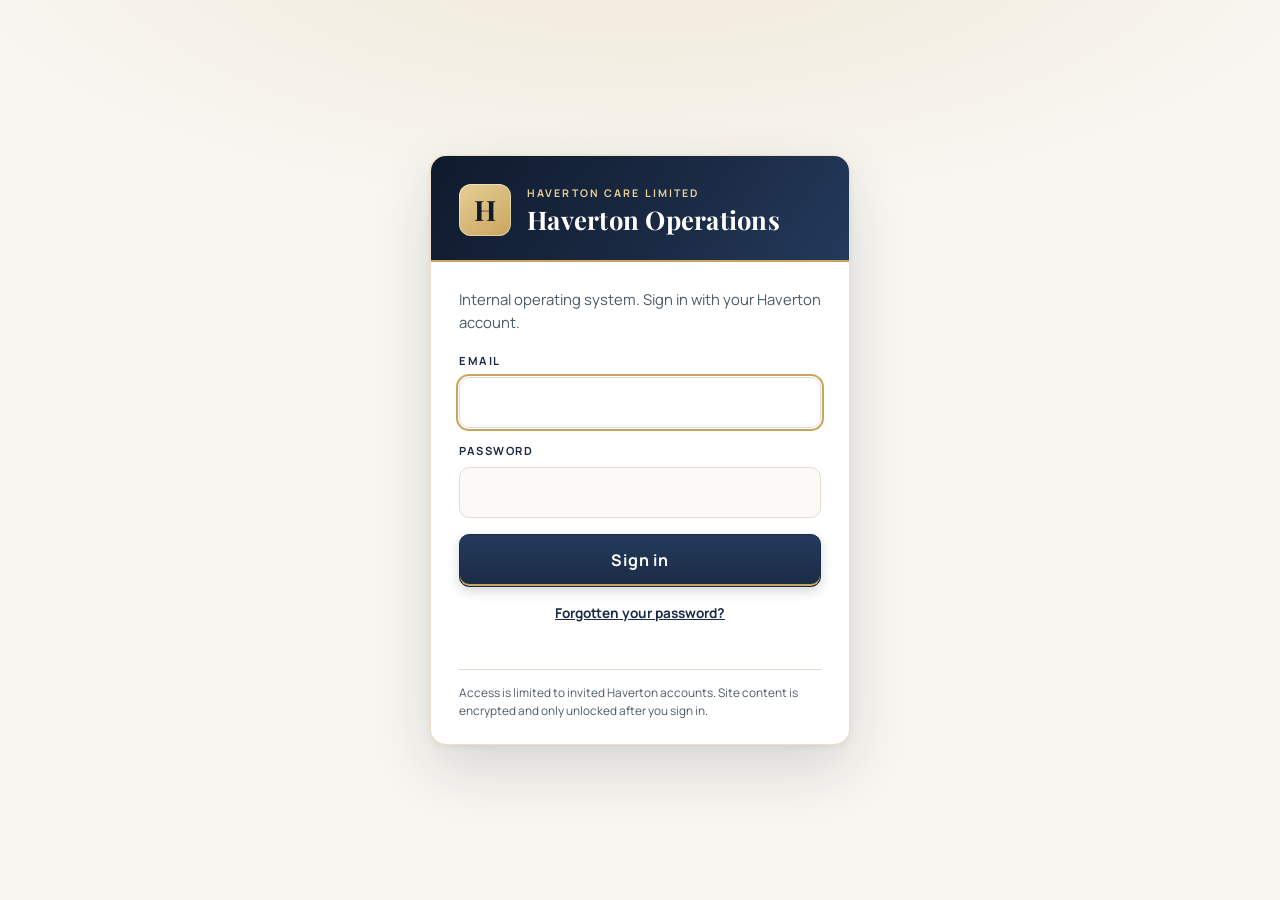
==== commit 2a7a3862: "Publish sign-in with cloud sync Co-Authored-By: Claude Opus 5.5 <noreply@anthropic.com> Claude-Sessi" ====
--- a/index.html
+++ b/index.html
@@ -5,37 +5,85 @@
   <meta name="viewport" content="width=device-width, initial-scale=1">
   <meta name="robots" content="noindex, nofollow, noarchive">
   <meta name="referrer" content="no-referrer">
-  <meta http-equiv="Content-Security-Policy" content="default-src 'self'; script-src 'self'; style-src 'self' 'unsafe-inline'; img-src 'self' data:; connect-src 'none'; form-action 'none'; base-uri 'none'">
   <meta name="color-scheme" content="light">
   <title>Haverton Operations</title>
-  <meta name="description" content="Internal operations system for Haverton Recruitment And Staffing, a trading division of Haverton Care Limited.">
-  <link rel="icon" href="assets/img/favicon.svg" type="image/svg+xml">
-  <link rel="stylesheet" href="assets/css/styles.css">
+  <link rel="icon" href="data:image/svg+xml,%3Csvg xmlns=%27http://www.w3.org/2000/svg%27 viewBox=%270 0 32 32%27%3E%3Crect width=%2732%27 height=%2732%27 rx=%277%27 fill=%27%231b2b45%27/%3E%3Ctext x=%2716%27 y=%2722.5%27 font-family=%27Arial%27 font-size=%2718%27 font-weight=%27700%27 fill=%27%23fff%27 text-anchor=%27middle%27%3EH%3C/text%3E%3C/svg%3E">
+  <style>
+    @font-face { font-family: "Playfair Display"; src: url("[data-uri]") format("woff2"); font-weight: 700; font-display: swap; }
+    @font-face { font-family: "Manrope"; src: url("[data-uri]") format("woff2"); font-weight: 400; font-display: swap; }
+    @font-face { font-family: "Manrope"; src: url("[data-uri]") format("woff2"); font-weight: 700; font-display: swap; }
+    :root { --bg:#f8f6f1; --ink:#16242e; --ink2:#4a5a66; --line:#e3ddd1; --navy:#1b2b45; --navy-deep:#0f1a2c; --gold:#c9a55c; --gold-2:#e6cf98; --r:#b3261e; }
+    * { box-sizing: border-box; }
+    [hidden] { display: none !important; }
+    body { margin:0; min-height:100vh; display:grid; place-items:center; padding:16px; color:var(--ink); font:16px/1.55 "Manrope",system-ui,-apple-system,"Segoe UI",Roboto,Arial,sans-serif;
+      background: radial-gradient(1200px 500px at 50% -10%, rgba(201,165,92,.18), transparent 60%), var(--bg); }
+    .card { width:100%; max-width:420px; background:#fff; border:1px solid rgba(201,165,92,.35); border-radius:16px; overflow:hidden; box-shadow:0 24px 60px rgba(15,26,44,.14), 0 2px 6px rgba(15,26,44,.06); }
+    .head { background:linear-gradient(125deg,var(--navy-deep) 0%,var(--navy) 60%,#243a5c 100%); color:#fff; padding:28px 28px 24px; border-bottom:2px solid var(--gold); display:flex; align-items:center; gap:16px; }
+    .mark { width:52px; height:52px; flex:none; border-radius:12px; background:linear-gradient(145deg,var(--gold-2),var(--gold)); color:var(--navy-deep); display:grid; place-items:center; font:700 28px/1 "Playfair Display",Georgia,serif; box-shadow:inset 0 0 0 1px rgba(255,255,255,.4); }
+    .eyebrow { display:block; font-size:.66rem; letter-spacing:.2em; text-transform:uppercase; color:var(--gold-2); font-weight:700; margin-bottom:4px; }
+    h1 { margin:0; font:700 1.6rem/1.15 "Playfair Display",Georgia,serif; letter-spacing:.01em; }
+    .body { padding:26px 28px 24px; }
+    p { margin:0 0 18px; color:var(--ink2); font-size:.93rem; }
+    label { display:block; font-weight:700; font-size:.7rem; letter-spacing:.14em; text-transform:uppercase; color:var(--navy); margin-bottom:8px; }
+    input { width:100%; font:inherit; padding:12px 14px; border:1px solid var(--line); border-radius:10px; background:#fbfaf6; color:var(--ink); }
+    input:focus { outline:2px solid var(--gold); outline-offset:1px; background:#fff; }
+    button { width:100%; margin-top:16px; font:inherit; font-weight:700; letter-spacing:.06em; padding:13px; border:1px solid var(--navy); border-radius:10px; color:#fff; cursor:pointer;
+      background:linear-gradient(180deg,#243a5c,var(--navy)); box-shadow:inset 0 -2px 0 var(--gold), 0 4px 12px rgba(15,26,44,.18); }
+    button:hover { background:linear-gradient(180deg,#2b4570,#1f3150); }
+    button:disabled { opacity:.65; cursor:wait; }
+    .err { color:var(--r); font-weight:600; font-size:.9rem; min-height:1.3em; margin-top:12px; }
+    label.gap { margin-top:14px; }
+    .alt { margin:14px 0 0; text-align:center; }
+    .linkbtn { background:none; border:0; box-shadow:none; width:auto; margin:0; padding:0; color:var(--navy); font:inherit; font-size:.85rem; font-weight:600; letter-spacing:0; text-decoration:underline; cursor:pointer; }
+    .linkbtn:hover { background:none; color:#7a5c22; }
+    .hint { display:block; margin-top:6px; color:var(--ink2); font-size:.75rem; }
+    .ok { color:#1d7a46; font-weight:600; font-size:.9rem; }
+    .busy { display:flex; align-items:center; gap:10px; color:var(--navy); font-weight:600; padding:6px 0; }
+    .spin { width:18px; height:18px; border-radius:50%; border:2px solid rgba(201,165,92,.35); border-top-color:var(--gold); animation:sp .8s linear infinite; }
+    @keyframes sp { to { transform:rotate(360deg); } }
+    .foot { margin-top:14px; padding-top:14px; border-top:1px solid var(--line); font-size:.74rem; color:var(--ink2); }
+  </style>
 </head>
 <body>
-  <a class="skip" href="#app">Skip to content</a>
-  <header class="topbar">
-    <button id="menu" class="menu" aria-label="Toggle navigation">☰</button>
-    <a class="brand" href="#/">
-      <span class="mark" aria-hidden="true">H</span>
-      <span><strong>Haverton Operations</strong><small>Recruitment And Staffing Operating System</small></span>
-    </a>
-    <span id="sync-pill" class="sync" hidden></span>
-    <span id="temp-pill" class="pill off">Temporary staffing: OFF</span>
-  </header>
-  <div class="layout">
-    <nav id="nav" class="sidenav" aria-label="Main"></nav>
-    <main id="app" class="main" tabindex="-1"></main>
-  </div>
-  <footer class="foot">
-    <p><strong>Internal and confidential.</strong> Haverton Care Limited, company number 17025493, registered office 128 City Road, London EC1V 2NX. Haverton Recruitment And Staffing is a trading division. Operating System v2.0, 21 September 2026. Figures are targets, not results. This site does not replace legal, tax or regulatory advice.</p>
-  </footer>
-  <dialog id="dlg" aria-modal="true"></dialog>
-  <div id="toast" class="toast" role="status" aria-live="polite"></div>
-  <noscript><p class="noscript">This operations system needs JavaScript enabled.</p></noscript>
-  <script src="assets/js/cloud.js"></script>
-  <script src="assets/js/data.js"></script>
-  <script src="assets/js/procedures.js"></script>
-  <script src="assets/js/app.js"></script>
+  <main class="card" id="card">
+    <div class="head">
+      <div class="mark" aria-hidden="true">H</div>
+      <div><span class="eyebrow">Haverton Care Limited</span><h1>Haverton Operations</h1></div>
+    </div>
+    <div class="body">
+      <form id="f-signin" autocomplete="on" hidden>
+        <p>Internal operating system. Sign in with your Haverton account.</p>
+        <label for="em">Email</label>
+        <input id="em" type="email" autocomplete="username" required>
+        <label for="pw" class="gap">Password</label>
+        <input id="pw" type="password" autocomplete="current-password" required>
+        <button id="b-signin" type="submit">Sign in</button>
+        <p class="alt"><button type="button" class="linkbtn" id="to-reset">Forgotten your password?</button></p>
+      </form>
+      <form id="f-reset" hidden>
+        <p>Enter your email. If it belongs to a Haverton account you will receive a link to set a new password.</p>
+        <label for="em2">Email</label>
+        <input id="em2" type="email" autocomplete="username" required>
+        <button id="b-reset" type="submit">Send reset link</button>
+        <p class="alt"><button type="button" class="linkbtn" id="to-signin">Back to sign in</button></p>
+      </form>
+      <form id="f-setpw" hidden>
+        <p id="setpw-intro">Choose a password for your Haverton account.</p>
+        <label for="np1">New password</label>
+        <input id="np1" type="password" autocomplete="new-password" minlength="12" required>
+        <label for="np2" class="gap">Confirm password</label>
+        <input id="np2" type="password" autocomplete="new-password" minlength="12" required>
+        <small class="hint">At least 12 characters. A few unrelated words with a number works well.</small>
+        <button id="b-setpw" type="submit">Save password and continue</button>
+      </form>
+      <div id="busy" class="busy" hidden><span class="spin" aria-hidden="true"></span><span id="busy-t">Opening…</span></div>
+      <div class="err" id="e" role="alert"></div>
+      <div class="ok" id="m" role="status"></div>
+      <div class="foot">Access is limited to invited Haverton accounts. Site content is encrypted and only unlocked after you sign in.</div>
+    </div>
+  </main>
+  <script src="cloud-config.js"></script>
+  <script src="cloud.js"></script>
+  <script src="unlock.js"></script>
 </body>
 </html>
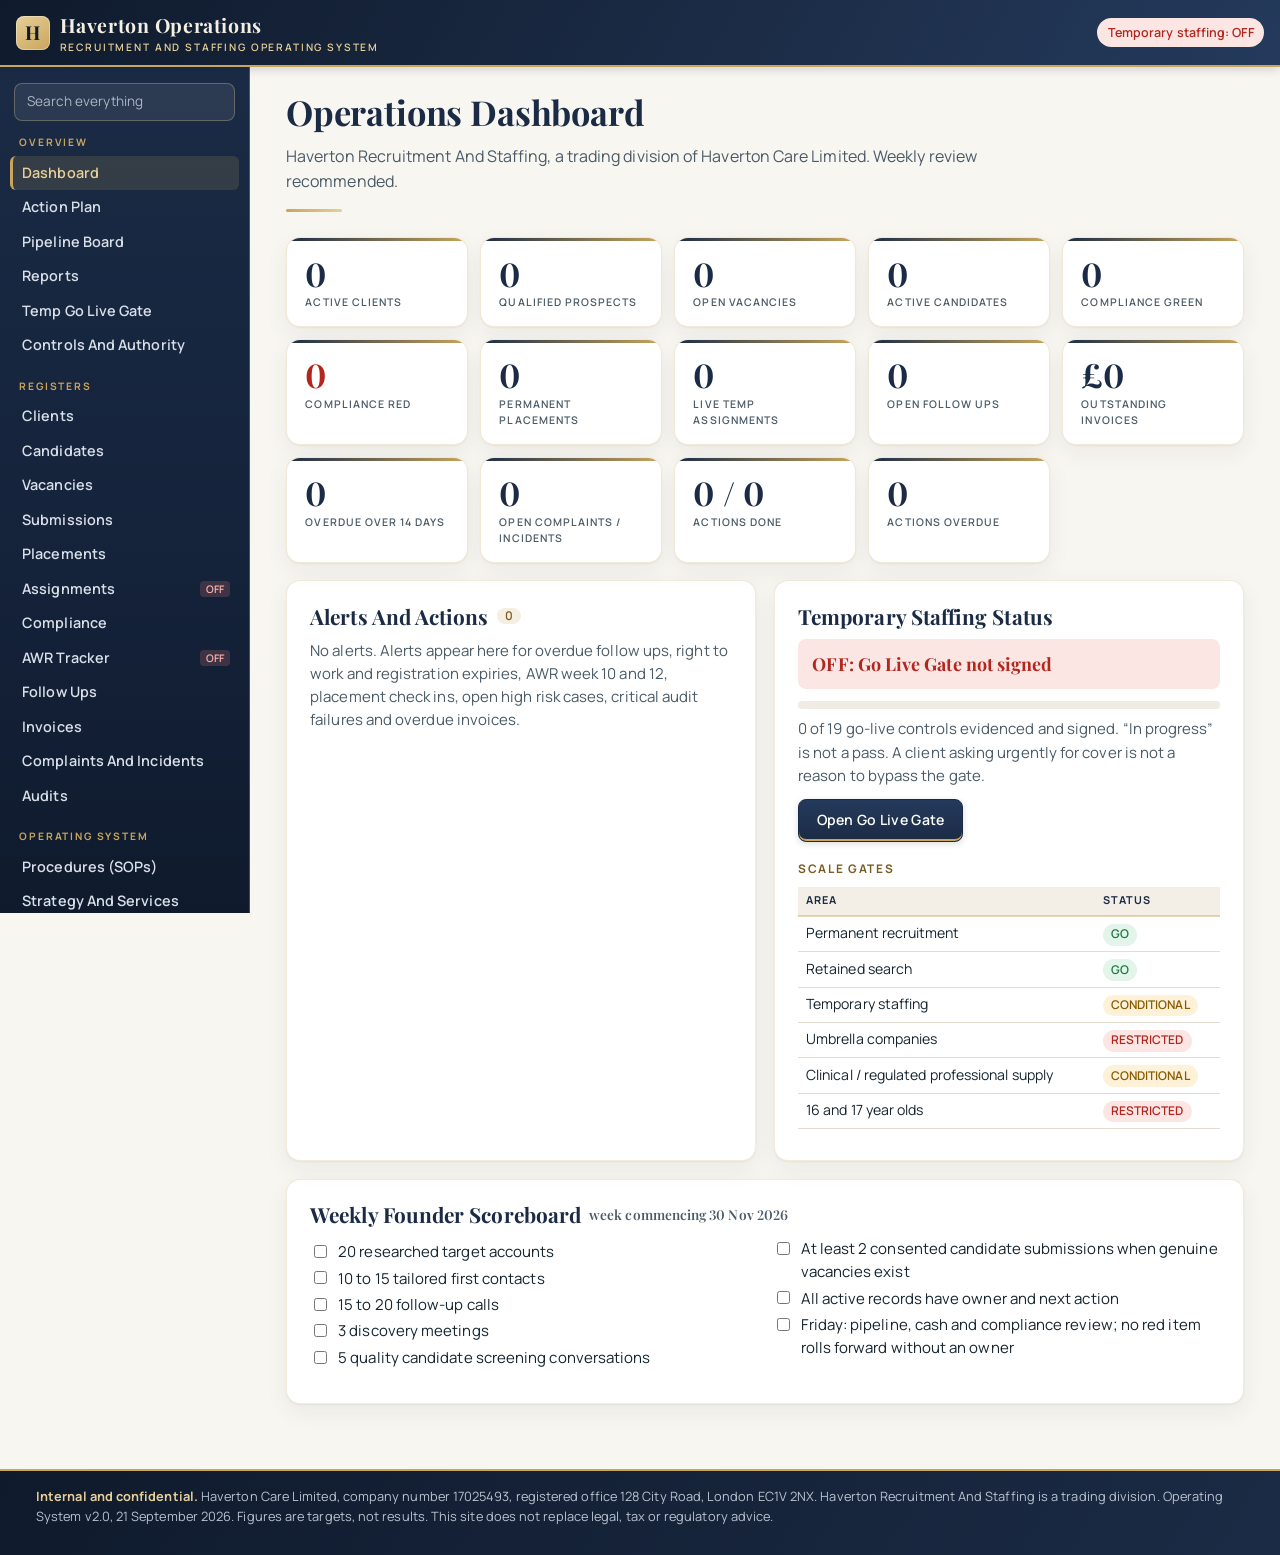
==== commit 3350fc60: "Load CQC providers button on Clients: 442 priority-area services with contacts, safe to re-run Co-Au" ====
--- a/index.html
+++ b/index.html
@@ -5,85 +5,38 @@
   <meta name="viewport" content="width=device-width, initial-scale=1">
   <meta name="robots" content="noindex, nofollow, noarchive">
   <meta name="referrer" content="no-referrer">
+  <meta http-equiv="Content-Security-Policy" content="default-src 'self'; script-src 'self'; style-src 'self' 'unsafe-inline'; img-src 'self' data:; connect-src 'none'; form-action 'none'; base-uri 'none'">
   <meta name="color-scheme" content="light">
   <title>Haverton Operations</title>
-  <link rel="icon" href="data:image/svg+xml,%3Csvg xmlns=%27http://www.w3.org/2000/svg%27 viewBox=%270 0 32 32%27%3E%3Crect width=%2732%27 height=%2732%27 rx=%277%27 fill=%27%231b2b45%27/%3E%3Ctext x=%2716%27 y=%2722.5%27 font-family=%27Arial%27 font-size=%2718%27 font-weight=%27700%27 fill=%27%23fff%27 text-anchor=%27middle%27%3EH%3C/text%3E%3C/svg%3E">
-  <style>
-    @font-face { font-family: "Playfair Display"; src: url("[data-uri]") format("woff2"); font-weight: 700; font-display: swap; }
-    @font-face { font-family: "Manrope"; src: url("[data-uri]") format("woff2"); font-weight: 400; font-display: swap; }
-    @font-face { font-family: "Manrope"; src: url("[data-uri]") format("woff2"); font-weight: 700; font-display: swap; }
-    :root { --bg:#f8f6f1; --ink:#16242e; --ink2:#4a5a66; --line:#e3ddd1; --navy:#1b2b45; --navy-deep:#0f1a2c; --gold:#c9a55c; --gold-2:#e6cf98; --r:#b3261e; }
-    * { box-sizing: border-box; }
-    [hidden] { display: none !important; }
-    body { margin:0; min-height:100vh; display:grid; place-items:center; padding:16px; color:var(--ink); font:16px/1.55 "Manrope",system-ui,-apple-system,"Segoe UI",Roboto,Arial,sans-serif;
-      background: radial-gradient(1200px 500px at 50% -10%, rgba(201,165,92,.18), transparent 60%), var(--bg); }
-    .card { width:100%; max-width:420px; background:#fff; border:1px solid rgba(201,165,92,.35); border-radius:16px; overflow:hidden; box-shadow:0 24px 60px rgba(15,26,44,.14), 0 2px 6px rgba(15,26,44,.06); }
-    .head { background:linear-gradient(125deg,var(--navy-deep) 0%,var(--navy) 60%,#243a5c 100%); color:#fff; padding:28px 28px 24px; border-bottom:2px solid var(--gold); display:flex; align-items:center; gap:16px; }
-    .mark { width:52px; height:52px; flex:none; border-radius:12px; background:linear-gradient(145deg,var(--gold-2),var(--gold)); color:var(--navy-deep); display:grid; place-items:center; font:700 28px/1 "Playfair Display",Georgia,serif; box-shadow:inset 0 0 0 1px rgba(255,255,255,.4); }
-    .eyebrow { display:block; font-size:.66rem; letter-spacing:.2em; text-transform:uppercase; color:var(--gold-2); font-weight:700; margin-bottom:4px; }
-    h1 { margin:0; font:700 1.6rem/1.15 "Playfair Display",Georgia,serif; letter-spacing:.01em; }
-    .body { padding:26px 28px 24px; }
-    p { margin:0 0 18px; color:var(--ink2); font-size:.93rem; }
-    label { display:block; font-weight:700; font-size:.7rem; letter-spacing:.14em; text-transform:uppercase; color:var(--navy); margin-bottom:8px; }
-    input { width:100%; font:inherit; padding:12px 14px; border:1px solid var(--line); border-radius:10px; background:#fbfaf6; color:var(--ink); }
-    input:focus { outline:2px solid var(--gold); outline-offset:1px; background:#fff; }
-    button { width:100%; margin-top:16px; font:inherit; font-weight:700; letter-spacing:.06em; padding:13px; border:1px solid var(--navy); border-radius:10px; color:#fff; cursor:pointer;
-      background:linear-gradient(180deg,#243a5c,var(--navy)); box-shadow:inset 0 -2px 0 var(--gold), 0 4px 12px rgba(15,26,44,.18); }
-    button:hover { background:linear-gradient(180deg,#2b4570,#1f3150); }
-    button:disabled { opacity:.65; cursor:wait; }
-    .err { color:var(--r); font-weight:600; font-size:.9rem; min-height:1.3em; margin-top:12px; }
-    label.gap { margin-top:14px; }
-    .alt { margin:14px 0 0; text-align:center; }
-    .linkbtn { background:none; border:0; box-shadow:none; width:auto; margin:0; padding:0; color:var(--navy); font:inherit; font-size:.85rem; font-weight:600; letter-spacing:0; text-decoration:underline; cursor:pointer; }
-    .linkbtn:hover { background:none; color:#7a5c22; }
-    .hint { display:block; margin-top:6px; color:var(--ink2); font-size:.75rem; }
-    .ok { color:#1d7a46; font-weight:600; font-size:.9rem; }
-    .busy { display:flex; align-items:center; gap:10px; color:var(--navy); font-weight:600; padding:6px 0; }
-    .spin { width:18px; height:18px; border-radius:50%; border:2px solid rgba(201,165,92,.35); border-top-color:var(--gold); animation:sp .8s linear infinite; }
-    @keyframes sp { to { transform:rotate(360deg); } }
-    .foot { margin-top:14px; padding-top:14px; border-top:1px solid var(--line); font-size:.74rem; color:var(--ink2); }
-  </style>
+  <meta name="description" content="Internal operations system for Haverton Recruitment And Staffing, a trading division of Haverton Care Limited.">
+  <link rel="icon" href="assets/img/favicon.svg" type="image/svg+xml">
+  <link rel="stylesheet" href="assets/css/styles.css">
 </head>
 <body>
-  <main class="card" id="card">
-    <div class="head">
-      <div class="mark" aria-hidden="true">H</div>
-      <div><span class="eyebrow">Haverton Care Limited</span><h1>Haverton Operations</h1></div>
-    </div>
-    <div class="body">
-      <form id="f-signin" autocomplete="on" hidden>
-        <p>Internal operating system. Sign in with your Haverton account.</p>
-        <label for="em">Email</label>
-        <input id="em" type="email" autocomplete="username" required>
-        <label for="pw" class="gap">Password</label>
-        <input id="pw" type="password" autocomplete="current-password" required>
-        <button id="b-signin" type="submit">Sign in</button>
-        <p class="alt"><button type="button" class="linkbtn" id="to-reset">Forgotten your password?</button></p>
-      </form>
-      <form id="f-reset" hidden>
-        <p>Enter your email. If it belongs to a Haverton account you will receive a link to set a new password.</p>
-        <label for="em2">Email</label>
-        <input id="em2" type="email" autocomplete="username" required>
-        <button id="b-reset" type="submit">Send reset link</button>
-        <p class="alt"><button type="button" class="linkbtn" id="to-signin">Back to sign in</button></p>
-      </form>
-      <form id="f-setpw" hidden>
-        <p id="setpw-intro">Choose a password for your Haverton account.</p>
-        <label for="np1">New password</label>
-        <input id="np1" type="password" autocomplete="new-password" minlength="12" required>
-        <label for="np2" class="gap">Confirm password</label>
-        <input id="np2" type="password" autocomplete="new-password" minlength="12" required>
-        <small class="hint">At least 12 characters. A few unrelated words with a number works well.</small>
-        <button id="b-setpw" type="submit">Save password and continue</button>
-      </form>
-      <div id="busy" class="busy" hidden><span class="spin" aria-hidden="true"></span><span id="busy-t">Opening…</span></div>
-      <div class="err" id="e" role="alert"></div>
-      <div class="ok" id="m" role="status"></div>
-      <div class="foot">Access is limited to invited Haverton accounts. Site content is encrypted and only unlocked after you sign in.</div>
-    </div>
-  </main>
-  <script src="cloud-config.js"></script>
-  <script src="cloud.js"></script>
-  <script src="unlock.js"></script>
+  <a class="skip" href="#app">Skip to content</a>
+  <header class="topbar">
+    <button id="menu" class="menu" aria-label="Toggle navigation">☰</button>
+    <a class="brand" href="#/">
+      <span class="mark" aria-hidden="true">H</span>
+      <span><strong>Haverton Operations</strong><small>Recruitment And Staffing Operating System</small></span>
+    </a>
+    <span id="sync-pill" class="sync" hidden></span>
+    <span id="temp-pill" class="pill off">Temporary staffing: OFF</span>
+  </header>
+  <div class="layout">
+    <nav id="nav" class="sidenav" aria-label="Main"></nav>
+    <main id="app" class="main" tabindex="-1"></main>
+  </div>
+  <footer class="foot">
+    <p><strong>Internal and confidential.</strong> Haverton Care Limited, company number 17025493, registered office 128 City Road, London EC1V 2NX. Haverton Recruitment And Staffing is a trading division. Operating System v2.0, 21 September 2026. Figures are targets, not results. This site does not replace legal, tax or regulatory advice.</p>
+  </footer>
+  <dialog id="dlg" aria-modal="true"></dialog>
+  <div id="toast" class="toast" role="status" aria-live="polite"></div>
+  <noscript><p class="noscript">This operations system needs JavaScript enabled.</p></noscript>
+  <script src="assets/js/cloud.js"></script>
+  <script src="assets/js/data.js"></script>
+  <script src="assets/js/procedures.js"></script>
+  <script src="assets/js/targets.js"></script>
+  <script src="assets/js/app.js"></script>
 </body>
 </html>
--- a/assets/css/styles.css
+++ b/assets/css/styles.css
@@ -0,0 +1,350 @@
+:root {
+  --bg: #f8f6f1;
+  --surface: #ffffff;
+  --surface-2: #f0ece3;
+  --ink: #16242e;
+  --ink-2: #4a5a66;
+  --line: #e3ddd1;
+  --brand: #1b2b45;
+  --brand-2: #b8914a;
+  --brand-ink: #ffffff;
+  --g: #1d7a46; --g-bg: #e3f4ea;
+  --a: #8a5a00; --a-bg: #fdf1d8;
+  --r: #b3261e; --r-bg: #fbe6e4;
+  --n: #43525d; --n-bg: #e8edf0;
+  --info-bg: #eceef3;
+  --gold: #c9a55c;
+  --gold-2: #e6cf98;
+  --radius: 10px;
+  --shadow: 0 1px 2px rgba(16, 36, 46, .06), 0 2px 8px rgba(16, 36, 46, .05);
+  --font: system-ui, -apple-system, "Segoe UI", Roboto, Arial, sans-serif;
+}
+* { box-sizing: border-box; }
+[hidden] { display: none !important; }
+html { -webkit-text-size-adjust: 100%; }
+body { margin: 0; background: var(--bg); color: var(--ink); font: 15px/1.55 var(--font); }
+a { color: var(--brand); }
+h1, h2, h3 { line-height: 1.25; margin: 0 0 .6rem; }
+h1 { font-size: 1.6rem; }
+h2 { font-size: 1.1rem; display: flex; align-items: center; gap: .5rem; flex-wrap: wrap; }
+h3 { font-size: .98rem; margin-top: 1.1rem; }
+p { margin: 0 0 .75rem; }
+ul, ol { margin: 0 0 .75rem; padding-left: 1.25rem; }
+li { margin: .2rem 0; }
+code { font-size: .85em; background: var(--surface-2); padding: .1em .35em; border-radius: 4px; }
+.skip { position: absolute; left: -999px; }
+.skip:focus { left: 1rem; top: .5rem; z-index: 99; background: var(--surface); padding: .5rem; }
+.muted { color: var(--ink-2); }
+.small { font-size: .85rem; font-weight: normal; }
+
+/* top bar */
+.topbar { position: sticky; top: 0; z-index: 20; display: flex; align-items: center; gap: .75rem; padding: .6rem 1rem; background: linear-gradient(120deg, #0f1a2c 0%, #1b2b45 55%, #243a5c 100%); color: #f4efe3; border-bottom: 2px solid var(--gold); box-shadow: 0 2px 10px rgba(15, 26, 44, .18); }
+.brand strong { letter-spacing: .02em; }
+.brand small { color: var(--gold-2); opacity: 1 !important; }
+.brand { display: flex; align-items: center; gap: .6rem; color: inherit; text-decoration: none; min-width: 0; }
+.brand strong { display: block; font-size: 1rem; }
+.brand small { display: block; opacity: .85; font-size: .75rem; white-space: nowrap; overflow: hidden; text-overflow: ellipsis; }
+.mark { width: 34px; height: 34px; flex: none; border-radius: 8px; display: grid; place-items: center; background: linear-gradient(145deg, var(--gold-2), var(--gold)); color: #0f1a2c; font-weight: 800; font-family: Georgia, "Times New Roman", serif; font-size: 1.15rem; box-shadow: inset 0 0 0 1px rgba(255, 255, 255, .35); }
+.menu { display: none; background: none; border: 1px solid currentColor; color: inherit; border-radius: 6px; font-size: 1.1rem; padding: .2rem .55rem; cursor: pointer; }
+.pill { margin-left: auto; font-size: .78rem; font-weight: 600; padding: .3rem .65rem; border-radius: 999px; white-space: nowrap; }
+.pill.off { background: var(--r-bg); color: var(--r); }
+.pill.go { background: var(--g-bg); color: var(--g); }
+.pl-short { display: none; }
+
+/* layout */
+.layout { display: grid; grid-template-columns: 250px minmax(0, 1fr); min-height: calc(100vh - 56px); }
+.sidenav { background: linear-gradient(180deg, #1b2b45 0%, #14223a 60%, #0f1a2c 100%); border-right: 1px solid rgba(201, 165, 92, .35); scrollbar-color: rgba(230, 207, 152, .35) transparent; padding: 1rem .6rem; position: sticky; top: 54px; height: calc(100vh - 54px); overflow-y: auto; }
+.nav-group { margin-bottom: 1rem; }
+.nav-label { font-size: .7rem; text-transform: uppercase; letter-spacing: .08em; color: var(--gold); padding: 0 .6rem .3rem; font-weight: 700; }
+.sidenav a { display: flex; justify-content: space-between; align-items: center; padding: .38rem .6rem; border-radius: 6px; border-left: 3px solid transparent; color: #d9dfe9; text-decoration: none; font-size: .9rem; }
+.sidenav a:hover { background: rgba(255, 255, 255, .07); color: #ffffff; }
+.sidenav a.active { background: rgba(201, 165, 92, .16); border-left-color: var(--gold); color: var(--gold-2); font-weight: 600; }
+.sidenav a:focus-visible { outline-color: var(--gold); }
+.lock { font-size: .65rem; text-transform: uppercase; background: rgba(255, 138, 128, .18); color: #ffb3ab; padding: 0 .35rem; border-radius: 4px; }
+.main { padding: 1.5rem clamp(1rem, 3vw, 2.25rem) 3rem; max-width: 1280px; width: 100%; outline: none; }
+.foot { padding: 1rem clamp(1rem, 3vw, 2.25rem); border-top: 1px solid var(--line); color: var(--ink-2); font-size: .8rem; background: var(--surface); }
+
+.page-head { margin-bottom: 1.25rem; }
+.page-head p { color: var(--ink-2); max-width: 75ch; }
+.crumb { font-size: .85rem; margin-bottom: .4rem; }
+.card { background: var(--surface); border: 1px solid var(--line); border-radius: var(--radius); padding: 1.1rem 1.2rem; margin-bottom: 1.1rem; box-shadow: var(--shadow); min-width: 0; }
+.grid2 { display: grid; grid-template-columns: repeat(2, minmax(0, 1fr)); gap: 1.1rem; }
+.grid2 > .card { margin-bottom: 1.1rem; }
+.count { font-size: .75rem; background: var(--surface-2); color: var(--ink-2); border-radius: 999px; padding: .05rem .5rem; font-weight: 600; }
+
+/* tiles */
+.tiles { display: grid; grid-template-columns: repeat(auto-fill, minmax(160px, 1fr)); gap: .75rem; margin-bottom: 1.1rem; }
+.tile { background: var(--surface); border: 1px solid var(--line); border-radius: var(--radius); padding: .85rem 1rem; text-decoration: none; color: var(--ink); display: flex; flex-direction: column; gap: .15rem; box-shadow: var(--shadow); }
+.tile:hover { border-color: var(--brand); }
+.tile-v { font-size: 1.5rem; font-weight: 700; font-variant-numeric: tabular-nums; }
+.tile-l { font-size: .8rem; color: var(--ink-2); }
+.tile.red .tile-v { color: var(--r); }
+
+/* callouts */
+.callout { border-left: 4px solid var(--brand); background: var(--info-bg); border-radius: 6px; padding: .7rem .9rem; margin-bottom: 1rem; }
+.callout p { margin: .2rem 0 0; }
+.callout.warn { border-color: var(--a); background: var(--a-bg); }
+.callout.danger { border-color: var(--r); background: var(--r-bg); }
+
+/* tables */
+.tbl-wrap { overflow-x: auto; -webkit-overflow-scrolling: touch; margin-bottom: .6rem; }
+table { width: 100%; border-collapse: collapse; font-size: .88rem; }
+th, td { text-align: left; padding: .5rem .6rem; border-bottom: 1px solid var(--line); vertical-align: top; }
+th { font-size: .75rem; text-transform: uppercase; letter-spacing: .03em; color: var(--ink-2); background: var(--surface-2); white-space: nowrap; }
+table.compact td, table.compact th { padding: .35rem .5rem; }
+table.num td:not(:first-child) { text-align: right; font-variant-numeric: tabular-nums; }
+table.num th:not(:first-child) { text-align: right; }
+table.reg td { white-space: nowrap; }
+table.golive input:not([type=checkbox]) { width: 100%; min-width: 120px; }
+table.golive tr.ok td:first-child { color: var(--g); font-weight: 600; }
+.badge { display: inline-block; font-size: .75rem; font-weight: 600; padding: .1rem .5rem; border-radius: 999px; white-space: nowrap; }
+.badge.g { background: var(--g-bg); color: var(--g); }
+.badge.a { background: var(--a-bg); color: var(--a); }
+.badge.r { background: var(--r-bg); color: var(--r); }
+.badge.n { background: var(--n-bg); color: var(--n); }
+
+/* toolbar, buttons, forms */
+.toolbar { display: flex; gap: .6rem; flex-wrap: wrap; align-items: center; margin-bottom: .9rem; }
+.spacer { flex: 1; }
+input, select, textarea { font: inherit; color: var(--ink); background: var(--surface); border: 1px solid var(--line); border-radius: 6px; padding: .45rem .55rem; max-width: 100%; }
+input:focus, select:focus, textarea:focus, button:focus-visible, a:focus-visible { outline: 2px solid var(--brand-2); outline-offset: 1px; }
+.toolbar input[type=search] { flex: 1 1 220px; }
+.btn { display: inline-flex; align-items: center; gap: .3rem; font: inherit; font-weight: 600; font-size: .88rem; padding: .5rem .9rem; border-radius: 6px; border: 1px solid var(--brand); background: var(--brand); color: var(--brand-ink); cursor: pointer; text-decoration: none; }
+.btn.ghost { background: transparent; color: var(--brand); }
+.btn.danger { border-color: var(--r); background: var(--r); color: #fff; }
+.btn.danger.ghost { background: transparent; color: var(--r); }
+.btn:disabled { opacity: .45; cursor: not-allowed; }
+.btn-row { display: flex; gap: .6rem; flex-wrap: wrap; margin-bottom: .6rem; }
+.btn.file { cursor: pointer; }
+.link { background: none; border: 0; color: var(--brand); font: inherit; cursor: pointer; padding: 0; text-decoration: underline; }
+.form-grid { display: grid; grid-template-columns: repeat(auto-fill, minmax(220px, 1fr)); gap: .8rem 1rem; }
+.fld { display: flex; flex-direction: column; gap: .25rem; font-size: .85rem; min-width: 0; }
+.fld > span { font-weight: 600; color: var(--ink-2); }
+.fld small { color: var(--ink-2); font-size: .75rem; }
+.fld.wide { grid-column: 1 / -1; }
+.fld output { padding: .45rem .55rem; background: var(--surface-2); border-radius: 6px; font-variant-numeric: tabular-nums; }
+.form-err { color: var(--r); font-weight: 600; min-height: 1.2em; margin: .6rem 0 0; }
+
+dialog { border: 0; border-radius: 12px; padding: 0; width: min(920px, calc(100vw - 2rem)); max-height: calc(100vh - 2rem); background: var(--surface); color: var(--ink); box-shadow: 0 20px 60px rgba(0, 0, 0, .3); }
+dialog::backdrop { background: rgba(10, 20, 26, .55); }
+dialog form { display: flex; flex-direction: column; max-height: calc(100vh - 2rem); }
+.dlg-head, .dlg-foot { display: flex; align-items: center; gap: .6rem; padding: .9rem 1.2rem; border-bottom: 1px solid var(--line); }
+.dlg-foot { border-top: 1px solid var(--line); border-bottom: 0; }
+.dlg-head h2 { margin: 0; }
+.dlg-body { padding: 1rem 1.2rem; overflow-y: auto; }
+.x { margin-left: auto; background: none; border: 0; font-size: 1.5rem; line-height: 1; cursor: pointer; color: var(--ink-2); }
+
+/* dashboard pieces */
+.alerts { list-style: none; padding: 0; margin: 0; max-height: 420px; overflow-y: auto; }
+.alerts li { display: flex; justify-content: space-between; gap: .75rem; padding: .45rem .6rem; border-left: 3px solid var(--a); background: var(--a-bg); border-radius: 4px; margin-bottom: .35rem; font-size: .88rem; }
+.alerts li.r { border-color: var(--r); background: var(--r-bg); }
+.alerts li a { color: var(--ink); }
+.alerts li span { color: var(--ink-2); white-space: nowrap; font-size: .8rem; }
+.status-big { font-weight: 700; padding: .7rem .9rem; border-radius: 8px; margin: .4rem 0 .8rem; }
+.status-big.off { background: var(--r-bg); color: var(--r); }
+.status-big.go { background: var(--g-bg); color: var(--g); }
+.progress { height: 8px; border-radius: 99px; background: var(--surface-2); overflow: hidden; margin-bottom: .5rem; }
+.progress div { height: 100%; background: var(--brand-2); }
+.checklist { list-style: none; padding: 0; columns: 2 320px; }
+.checklist li { break-inside: avoid; }
+.checklist label { display: flex; gap: .5rem; align-items: flex-start; cursor: pointer; }
+.checklist input { margin-top: .3rem; }
+.empty { padding: 2rem 1rem; text-align: center; color: var(--ink-2); border: 1px dashed var(--line); border-radius: var(--radius); background: var(--surface); }
+.steps li { margin: .35rem 0; }
+
+/* procedures */
+.sop-grid { display: grid; grid-template-columns: repeat(auto-fill, minmax(280px, 1fr)); gap: .75rem; margin-bottom: 1.2rem; }
+.sop { position: relative; display: flex; flex-direction: column; gap: .3rem; padding: .9rem 1rem .9rem 3.2rem; background: var(--surface); border: 1px solid var(--line); border-radius: var(--radius); color: var(--ink); text-decoration: none; box-shadow: var(--shadow); }
+.sop:hover { border-color: var(--brand); }
+.sop span:last-child { font-size: .83rem; color: var(--ink-2); }
+.sop-n { position: absolute; left: .9rem; top: .9rem; width: 1.8rem; height: 1.8rem; border-radius: 50%; display: grid; place-items: center; background: var(--info-bg); color: var(--brand); font-weight: 700; font-size: .85rem; }
+.pager { display: flex; justify-content: space-between; gap: 1rem; margin: 1rem 0; flex-wrap: wrap; }
+
+/* calculators */
+.calc { margin-bottom: 1rem; }
+.calc-out { display: grid; grid-template-columns: repeat(auto-fill, minmax(140px, 1fr)); gap: .6rem; margin: 0 0 .8rem; }
+.calc-out div { background: var(--surface-2); border-radius: 8px; padding: .6rem .75rem; }
+.calc-out dt { font-size: .75rem; color: var(--ink-2); }
+.calc-out dd { margin: 0; font-size: 1.15rem; font-weight: 700; font-variant-numeric: tabular-nums; }
+.checks { list-style: none; padding: 0; }
+.checks li { font-weight: 600; }
+.checks li.ok { color: var(--g); }
+.checks li.bad { color: var(--r); }
+
+.toast { position: fixed; bottom: 1.2rem; left: 50%; transform: translate(-50%, 150%); background: var(--ink); color: var(--bg); padding: .6rem 1rem; border-radius: 8px; font-weight: 600; transition: transform .25s; z-index: 50; max-width: calc(100vw - 2rem); }
+.toast.show { transform: translate(-50%, 0); }
+.noscript { padding: 2rem; text-align: center; }
+
+/* ---------- Premium theme: navy, gold, Playfair Display and Manrope ---------- */
+@font-face { font-family: "Playfair Display"; src: url("../fonts/playfair-display-latin-600-normal.woff2") format("woff2"); font-weight: 600; font-style: normal; font-display: swap; }
+@font-face { font-family: "Playfair Display"; src: url("../fonts/playfair-display-latin-700-normal.woff2") format("woff2"); font-weight: 700; font-style: normal; font-display: swap; }
+@font-face { font-family: "Manrope"; src: url("../fonts/manrope-latin-400-normal.woff2") format("woff2"); font-weight: 400; font-style: normal; font-display: swap; }
+@font-face { font-family: "Manrope"; src: url("../fonts/manrope-latin-600-normal.woff2") format("woff2"); font-weight: 500 600; font-style: normal; font-display: swap; }
+@font-face { font-family: "Manrope"; src: url("../fonts/manrope-latin-700-normal.woff2") format("woff2"); font-weight: 700 800; font-style: normal; font-display: swap; }
+:root {
+  --font: "Manrope", system-ui, -apple-system, "Segoe UI", Roboto, Arial, sans-serif;
+  --serif: "Playfair Display", Georgia, "Times New Roman", serif;
+  --navy: #1b2b45; --navy-deep: #0f1a2c; --gold-ink: #7a5c22;
+  --radius: 14px;
+  --shadow: 0 1px 2px rgba(15, 26, 44, .05), 0 8px 24px rgba(15, 26, 44, .06);
+}
+body { font-family: var(--font); letter-spacing: .005em; }
+h1, h2, .brand strong, .mark, .tile-v, .calc-out dd, .status-big, .sop strong, .sop-n { font-family: var(--serif); font-variant-numeric: lining-nums; font-feature-settings: "lnum" 1; }
+.tile-v, .calc-out dd { font-variant-numeric: lining-nums tabular-nums; font-feature-settings: "lnum" 1, "tnum" 1; }
+h1 { font-size: 2.15rem; font-weight: 700; color: var(--navy); letter-spacing: -.005em; }
+h2 { font-size: 1.3rem; font-weight: 700; color: var(--navy); }
+h3 { font-size: .74rem; text-transform: uppercase; letter-spacing: .14em; color: var(--gold-ink); font-weight: 700; margin-top: 1.3rem; }
+.page-head { margin-bottom: 1.6rem; }
+.page-head::after { content: ""; display: block; width: 56px; height: 3px; margin-top: .95rem; border-radius: 2px; background: linear-gradient(90deg, var(--gold), var(--gold-2)); }
+.page-head p { font-size: 1rem; }
+
+.brand strong { font-size: 1.22rem; font-weight: 700; letter-spacing: .03em; }
+.brand small { font-size: .64rem; text-transform: uppercase; letter-spacing: .18em; font-weight: 600; }
+.mark { font-weight: 700; font-size: 1.2rem; }
+.nav-label { font-size: .64rem; letter-spacing: .18em; }
+.sidenav a { font-weight: 500; }
+
+.card { border-color: rgba(201, 165, 92, .22); padding: 1.35rem 1.45rem; }
+.count { background: rgba(201, 165, 92, .18); color: var(--gold-ink); font-family: var(--font); }
+.tile { position: relative; overflow: hidden; border-color: rgba(201, 165, 92, .25); padding: 1.1rem 1.15rem .95rem; transition: transform .15s, box-shadow .15s, border-color .15s; }
+.tile::before { content: ""; position: absolute; inset: 0 0 auto 0; height: 3px; background: linear-gradient(90deg, var(--navy), var(--gold)); }
+.tile:hover { transform: translateY(-2px); border-color: var(--gold); box-shadow: 0 12px 28px rgba(15, 26, 44, .12); }
+.tile-v { font-size: 2.05rem; font-weight: 700; color: var(--navy); line-height: 1.1; }
+.tile-l { font-size: .66rem; text-transform: uppercase; letter-spacing: .1em; font-weight: 600; }
+
+.callout { border-radius: 10px; }
+.callout.info { border-left-color: var(--gold); background: #f5f1e7; }
+th { color: var(--navy); font-size: .68rem; letter-spacing: .1em; background: #f3efe6; border-bottom: 2px solid rgba(201, 165, 92, .45); }
+
+.btn { border-radius: 8px; letter-spacing: .02em; padding: .58rem 1.1rem; border-color: var(--navy); background: linear-gradient(180deg, #243a5c, var(--navy)); color: #fff; box-shadow: inset 0 -2px 0 var(--gold), 0 2px 6px rgba(15, 26, 44, .15); transition: background .15s, border-color .15s; }
+.btn:hover:not(:disabled) { background: linear-gradient(180deg, #2b4570, #1f3150); }
+.btn.ghost { background: #fff; color: var(--navy); border-color: rgba(27, 43, 69, .35); box-shadow: none; }
+.btn.ghost:hover:not(:disabled) { background: #f7f3ea; border-color: var(--gold); }
+.btn.danger { background: var(--r); border-color: var(--r); box-shadow: none; }
+.btn.danger.ghost { background: #fff; color: var(--r); }
+input, select, textarea { border-radius: 8px; }
+input:focus, select:focus, textarea:focus, button:focus-visible, a:focus-visible { outline-color: var(--gold); }
+
+.sop { border-color: rgba(201, 165, 92, .25); transition: transform .15s, box-shadow .15s, border-color .15s; }
+.sop:hover { border-color: var(--gold); transform: translateY(-2px); box-shadow: 0 12px 28px rgba(15, 26, 44, .1); }
+.sop strong { font-size: 1.05rem; color: var(--navy); }
+.sop-n { background: linear-gradient(145deg, var(--gold-2), var(--gold)); color: var(--navy-deep); }
+.progress div { background: linear-gradient(90deg, var(--gold), var(--gold-2)); }
+.calc-out dd { color: var(--navy); font-size: 1.3rem; }
+.status-big { font-size: 1.12rem; }
+
+.dlg-head { background: linear-gradient(120deg, var(--navy-deep), var(--navy)); color: #fff; border-bottom: 2px solid var(--gold); border-radius: 12px 12px 0 0; }
+.dlg-head h2 { color: #fff; }
+.x { color: var(--gold-2); }
+.toast { background: var(--navy); color: #fff; border-left: 3px solid var(--gold); opacity: 0; visibility: hidden; transition: transform .25s, opacity .25s, visibility .25s; }
+.toast.show { opacity: 1; visibility: visible; }
+.foot { background: linear-gradient(120deg, var(--navy-deep), var(--navy)); color: #b9c2d0; border-top: 2px solid var(--gold); }
+.foot strong { color: var(--gold-2); }
+
+/* ---------- Cloud sync and account ---------- */
+.sync { margin-left: auto; font-size: .72rem; font-weight: 600; letter-spacing: .03em; padding: .28rem .6rem; border-radius: 999px; white-space: nowrap; border: 1px solid rgba(230, 207, 152, .35); color: #e8edf5; background: rgba(255, 255, 255, .06); }
+.sync::before { content: ""; display: inline-block; width: 7px; height: 7px; border-radius: 50%; margin-right: .4rem; background: #aab4c4; vertical-align: 1px; }
+.sync.ok::before { background: #6fd49a; }
+.sync.busy::before { background: var(--gold-2); animation: pulse 1s infinite alternate; }
+.sync.warn { color: #ffd9a8; border-color: rgba(255, 200, 120, .5); }
+.sync.warn::before { background: #ffb35c; }
+.sync + .pill { margin-left: .5rem; }
+.sync[hidden] + .pill { margin-left: auto; }
+@keyframes pulse { from { opacity: .35; } to { opacity: 1; } }
+.nav-account { display: flex; align-items: center; justify-content: space-between; gap: .5rem; padding: 0 .6rem .8rem; font-size: .78rem; color: #c8d0dc; }
+.nav-account span { overflow: hidden; text-overflow: ellipsis; white-space: nowrap; }
+.nav-account .link { color: var(--gold-2); font-size: .78rem; white-space: nowrap; }
+.nav-acts { display: flex; gap: .7rem; flex: none; }
+
+/* ---------- Action plan ---------- */
+.acts { list-style: none; padding: 0; margin: 0; }
+.act { display: grid; grid-template-columns: auto 1fr auto; gap: .8rem; align-items: start; padding: .65rem .4rem; border-bottom: 1px solid var(--line); margin: 0; }
+.act:last-child { border-bottom: 0; }
+.act-tick input { width: 20px; height: 20px; margin-top: .15rem; accent-color: var(--navy); cursor: pointer; }
+.act-main a { color: var(--navy); font-weight: 600; text-decoration: none; }
+.act-main a:hover { text-decoration: underline; }
+.act-meta { display: block; font-size: .8rem; color: var(--ink-2); margin-top: .15rem; }
+.act.done .act-main a { color: var(--ink-2); text-decoration: line-through; font-weight: 500; }
+.act.over { background: var(--r-bg); border-radius: 8px; }
+.act.over .act-meta strong { color: var(--r); }
+.progress.big { height: 12px; margin: 0 0 1.1rem; }
+button.tab { font: inherit; cursor: pointer; }
+
+/* ---------- CRM: records, timeline, pipeline, search, reports ---------- */
+a.rid { font-family: ui-monospace, SFMono-Regular, Menlo, Consolas, monospace; font-size: .82rem; color: var(--gold-ink); text-decoration: none; background: rgba(201, 165, 92, .12); padding: .1em .4em; border-radius: 4px; }
+a.rid:hover { background: rgba(201, 165, 92, .25); }
+a.rname { color: var(--navy); font-weight: 600; text-decoration: none; }
+a.rname:hover { text-decoration: underline; }
+.btn.file.is-disabled { opacity: .45; pointer-events: none; }
+.page-head h1 .badge { font-family: var(--font); font-size: .8rem; vertical-align: middle; margin-left: .4rem; }
+.grid2.view { align-items: start; }
+.kvs { display: grid; grid-template-columns: repeat(auto-fill, minmax(190px, 1fr)); gap: .9rem 1.2rem; margin: 0; }
+.kv { min-width: 0; }
+.kv.wide { grid-column: 1 / -1; }
+.kv dt { font-size: .66rem; text-transform: uppercase; letter-spacing: .1em; color: var(--ink-2); font-weight: 600; margin-bottom: .15rem; }
+.kv dd { margin: 0; overflow-wrap: anywhere; }
+.tiles.mini { grid-template-columns: repeat(auto-fill, minmax(200px, 1fr)); }
+.tiles.mini .tile-v { font-size: 1.6rem; }
+.tile-t { font-size: .72rem; color: var(--ink-2); margin-top: .2rem; }
+.timeline { list-style: none; padding: 0; margin: 0; border-left: 2px solid rgba(201, 165, 92, .45); }
+.timeline li { position: relative; display: grid; grid-template-columns: 110px 1fr; gap: .8rem; padding: .45rem 0 .45rem 1rem; margin: 0; }
+.timeline li::before { content: ""; position: absolute; left: -6px; top: .85rem; width: 10px; height: 10px; border-radius: 50%; background: var(--gold); box-shadow: 0 0 0 3px var(--surface); }
+.timeline time { color: var(--ink-2); font-size: .82rem; white-space: nowrap; }
+.nav-search { padding: 0 .3rem .9rem; }
+.nav-search input { width: 100%; background: rgba(255, 255, 255, .08); border: 1px solid rgba(230, 207, 152, .3); color: #fff; border-radius: 8px; padding: .45rem .7rem; font-size: .85rem; }
+.nav-search input::placeholder { color: #aab4c4; }
+.tabs { display: flex; gap: .4rem; flex-wrap: wrap; margin-bottom: 1rem; }
+.tab { padding: .45rem .9rem; border-radius: 999px; text-decoration: none; color: var(--navy); border: 1px solid rgba(27, 43, 69, .25); background: #fff; font-weight: 600; font-size: .85rem; }
+.tab.on { background: var(--navy); color: #fff; border-color: var(--navy); box-shadow: inset 0 -2px 0 var(--gold); }
+.kanban { display: grid; grid-auto-flow: column; grid-auto-columns: minmax(220px, 1fr); gap: .8rem; overflow-x: auto; padding-bottom: .8rem; align-items: start; }
+.kcol { background: #f1ede4; border: 1px solid rgba(201, 165, 92, .25); border-radius: 12px; padding: .6rem; min-height: 160px; transition: background .15s, border-color .15s; }
+.kcol.over { background: #ebe3d0; border-color: var(--gold); }
+.kcol > header { display: flex; align-items: center; justify-content: space-between; padding: .2rem .2rem .6rem; }
+.kdrop { display: flex; flex-direction: column; gap: .55rem; min-height: 60px; }
+.kcard { background: #fff; border: 1px solid var(--line); border-left: 3px solid var(--navy); border-radius: 10px; padding: .6rem .7rem; display: flex; flex-direction: column; gap: .25rem; cursor: grab; box-shadow: 0 1px 3px rgba(15, 26, 44, .06); }
+.kcard.dragging { opacity: .5; }
+.kcard a { text-decoration: none; color: var(--navy); }
+.kcard a:hover { text-decoration: underline; }
+.kfu { font-size: .75rem; color: var(--gold-ink); }
+.kfu.over { color: var(--r); font-weight: 600; }
+.kmove { font-size: .78rem; padding: .25rem .4rem; margin-top: .2rem; }
+.bars { display: flex; flex-direction: column; gap: .5rem; margin-bottom: .6rem; }
+.bar-row { display: grid; grid-template-columns: minmax(90px, 34%) 1fr 5.5rem; gap: .7rem; align-items: center; font-size: .86rem; }
+.bar-l { overflow: hidden; text-overflow: ellipsis; white-space: nowrap; }
+.bar-l small { display: block; color: var(--ink-2); font-size: .72rem; }
+.bar-v { text-align: right; }
+.bar-t { height: 14px; background: #f1ede4; border-radius: 4px; overflow: hidden; }
+.bar-f { display: block; height: 100%; background: var(--navy); border-radius: 0 4px 4px 0; }
+.bar-row:hover .bar-f { background: #2b4570; }
+.bar-v { font-variant-numeric: tabular-nums; font-weight: 600; white-space: nowrap; }
+
+@media (max-width: 900px) {
+  .grid2 { grid-template-columns: minmax(0, 1fr); }
+}
+@media (max-width: 600px) {
+  .timeline li { grid-template-columns: 1fr; gap: .1rem; }
+  .bar-row { grid-template-columns: minmax(80px, 38%) 1fr 4rem; }
+}
+@media (max-width: 820px) {
+  .menu { display: inline-block; }
+  .layout { grid-template-columns: minmax(0, 1fr); }
+  .sidenav { position: fixed; top: 54px; left: 0; bottom: 0; width: 270px; height: auto; z-index: 15; transform: translateX(-100%); transition: transform .2s; }
+  body.nav-open .sidenav { transform: none; box-shadow: 4px 0 24px rgba(15, 26, 44, .35); }
+  .brand small { display: none; }
+  .brand > span { min-width: 0; }
+  .brand strong { white-space: nowrap; overflow: hidden; text-overflow: ellipsis; font-size: .88rem; letter-spacing: 0; }
+  .topbar { gap: .5rem; padding: .6rem .75rem; }
+  .pl-long { display: none; }
+  .pl-short { display: inline; }
+  .pill { font-size: .7rem; padding: .25rem .5rem; }
+  .sync { font-size: 0; padding: .3rem .35rem; }
+  .sync::before { margin-right: 0; }
+  .main { padding: 1.1rem 1rem 2.5rem; }
+  h1 { font-size: 1.65rem; }
+}
+@media print {
+  .topbar, .sidenav, .foot, .toolbar, .pager, .toast, .btn, .link { display: none !important; }
+  .layout { display: block; }
+  .card { box-shadow: none; break-inside: avoid; }
+  body { background: #fff; color: #000; font-family: Arial, sans-serif; font-size: 12pt; }
+}
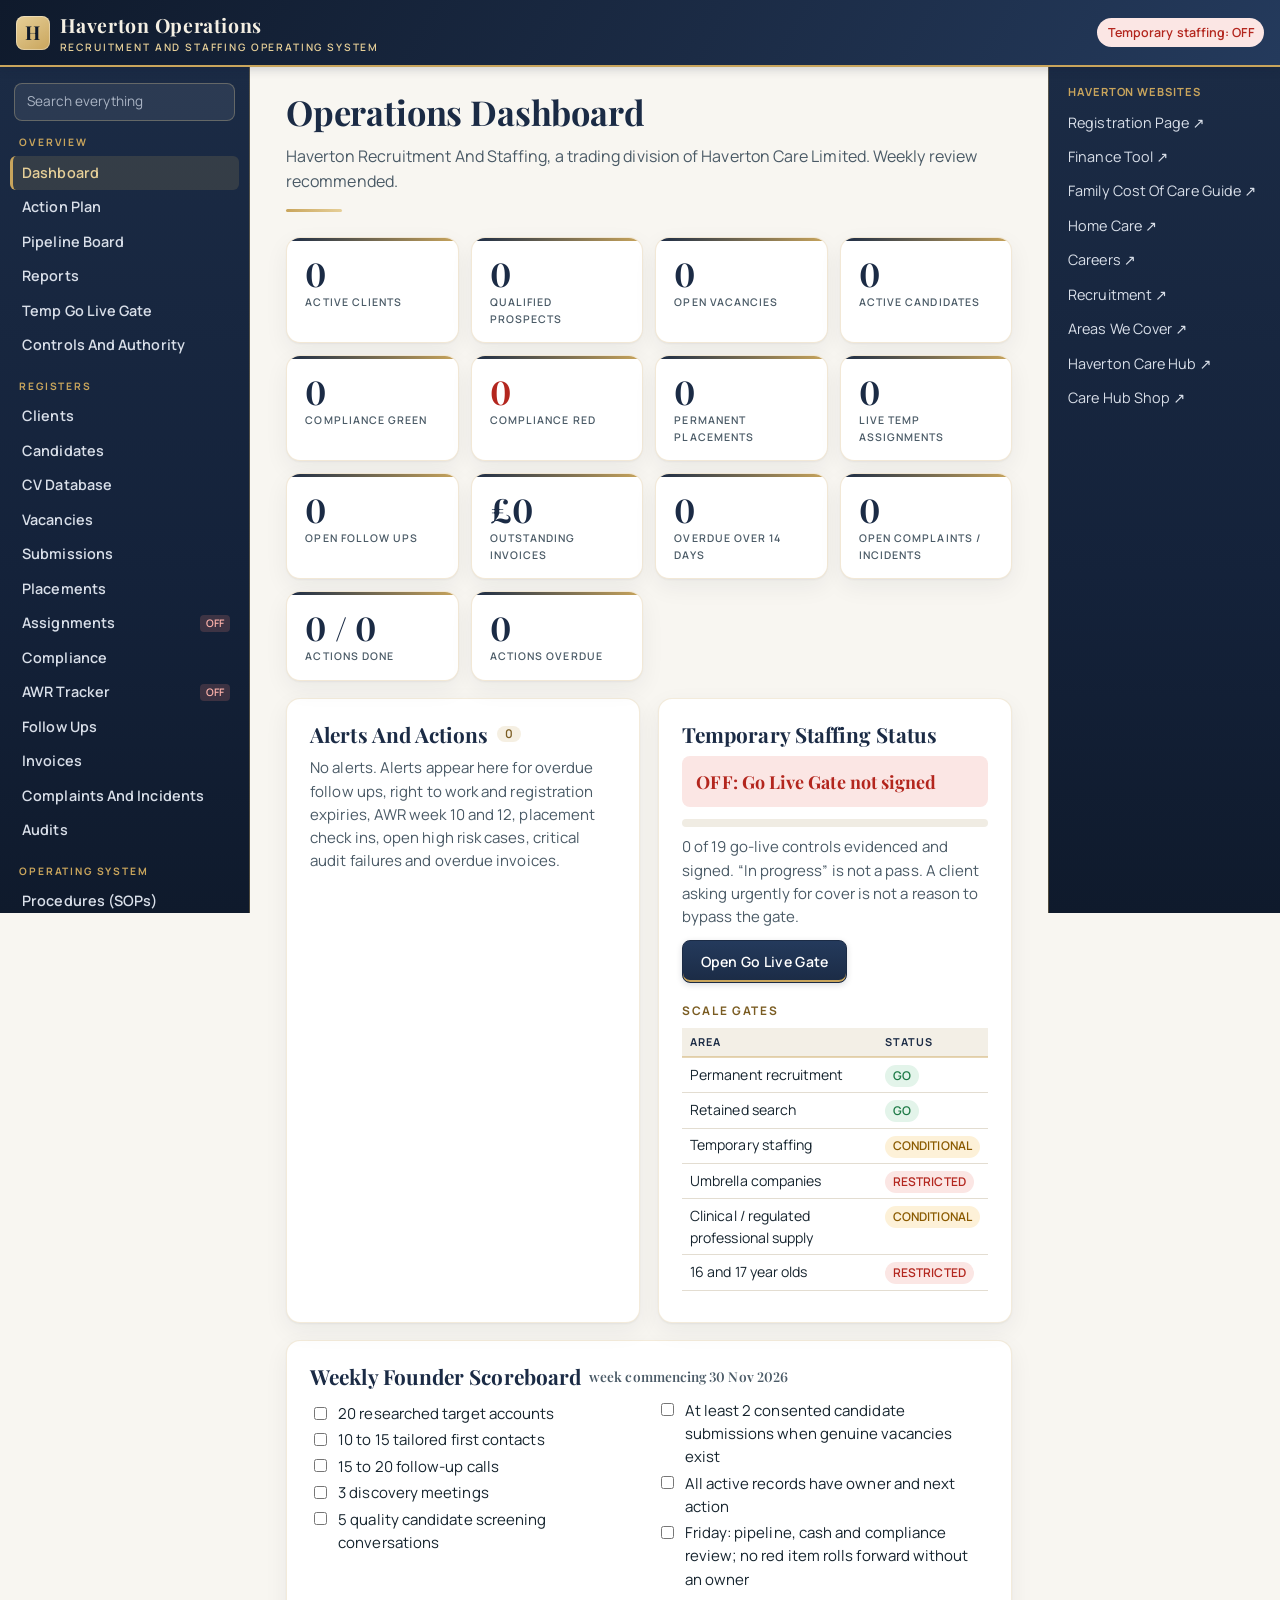
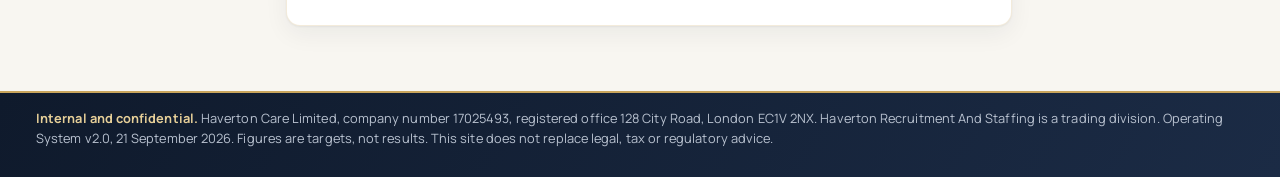
==== commit 34f46b82: "Show Haverton Websites group as a right-hand panel Split the CRM navigation: the main menu stays on " ====
--- a/index.html
+++ b/index.html
@@ -26,6 +26,7 @@
   <div class="layout">
     <nav id="nav" class="sidenav" aria-label="Main"></nav>
     <main id="app" class="main" tabindex="-1"></main>
+    <aside id="sitenav" class="sideright" aria-label="Haverton websites"></aside>
   </div>
   <footer class="foot">
     <p><strong>Internal and confidential.</strong> Haverton Care Limited, company number 17025493, registered office 128 City Road, London EC1V 2NX. Haverton Recruitment And Staffing is a trading division. Operating System v2.0, 21 September 2026. Figures are targets, not results. This site does not replace legal, tax or regulatory advice.</p>
--- a/assets/css/styles.css
+++ b/assets/css/styles.css
@@ -52,7 +52,7 @@
 .pl-short { display: none; }
 
 /* layout */
-.layout { display: grid; grid-template-columns: 250px minmax(0, 1fr); min-height: calc(100vh - 56px); }
+.layout { display: grid; grid-template-columns: 250px minmax(0, 1fr) 232px; min-height: calc(100vh - 56px); }
 .sidenav { background: linear-gradient(180deg, #1b2b45 0%, #14223a 60%, #0f1a2c 100%); border-right: 1px solid rgba(201, 165, 92, .35); scrollbar-color: rgba(230, 207, 152, .35) transparent; padding: 1rem .6rem; position: sticky; top: 54px; height: calc(100vh - 54px); overflow-y: auto; }
 .nav-group { margin-bottom: 1rem; }
 .nav-label { font-size: .7rem; text-transform: uppercase; letter-spacing: .08em; color: var(--gold); padding: 0 .6rem .3rem; font-weight: 700; }
@@ -62,6 +62,11 @@
 .sidenav a:focus-visible { outline-color: var(--gold); }
 .lock { font-size: .65rem; text-transform: uppercase; background: rgba(255, 138, 128, .18); color: #ffb3ab; padding: 0 .35rem; border-radius: 4px; }
 .main { padding: 1.5rem clamp(1rem, 3vw, 2.25rem) 3rem; max-width: 1280px; width: 100%; outline: none; }
+.sideright { background: linear-gradient(180deg, #1b2b45 0%, #14223a 60%, #0f1a2c 100%); border-left: 1px solid rgba(201, 165, 92, .35); padding: 1rem .6rem; position: sticky; top: 54px; height: calc(100vh - 54px); overflow-y: auto; }
+.sideright .nav-label { font-size: .7rem; text-transform: uppercase; letter-spacing: .08em; color: var(--gold); padding: 0 .6rem .3rem; font-weight: 700; }
+.sideright a { display: flex; justify-content: space-between; align-items: center; padding: .38rem .6rem; border-radius: 6px; color: #d9dfe9; text-decoration: none; font-size: .9rem; }
+.sideright a:hover { background: rgba(255, 255, 255, .07); color: #fff; }
+.sideright a:focus-visible { outline-color: var(--gold); }
 .foot { padding: 1rem clamp(1rem, 3vw, 2.25rem); border-top: 1px solid var(--line); color: var(--ink-2); font-size: .8rem; background: var(--surface); }
 
 .page-head { margin-bottom: 1.25rem; }
@@ -328,6 +333,7 @@
 @media (max-width: 820px) {
   .menu { display: inline-block; }
   .layout { grid-template-columns: minmax(0, 1fr); }
+  .sideright { position: static; height: auto; border-left: 0; border-top: 1px solid rgba(201, 165, 92, .35); }
   .sidenav { position: fixed; top: 54px; left: 0; bottom: 0; width: 270px; height: auto; z-index: 15; transform: translateX(-100%); transition: transform .2s; }
   body.nav-open .sidenav { transform: none; box-shadow: 4px 0 24px rgba(15, 26, 44, .35); }
   .brand small { display: none; }
@@ -348,3 +354,25 @@
   .card { box-shadow: none; break-inside: avoid; }
   body { background: #fff; color: #000; font-family: Arial, sans-serif; font-size: 12pt; }
 }
+
+/* Care setting tags (Clients and Vacancies) */
+.stag { display: inline-block; font-size: .75rem; font-weight: 700; padding: .12rem .55rem; border-radius: 999px; white-space: nowrap; border: 1px solid transparent; }
+.stag.hc { background: #e4efe6; color: #1f5a33; border-color: #bcd8c4; }
+.stag.nh { background: #efe4f1; color: #5e2a6b; border-color: #d9c0de; }
+.stag.rh { background: #e3eaf5; color: #1b3d6e; border-color: #bfcde6; }
+.stag.sl { background: #fbeedb; color: #7a4a0c; border-color: #ecd2a6; }
+.stag.ld, .stag.mh { background: #e2f1f1; color: #145a5a; border-color: #b7dada; }
+.stag.ot { background: #eeeae2; color: #4a4f57; border-color: #dcd6ca; }
+
+/* CV database */
+.cv-share { display: flex; gap: 1rem; align-items: center; justify-content: space-between; flex-wrap: wrap; margin-bottom: 1rem; }
+.cv-share a { word-break: break-all; }
+.cv-filters input#aq { flex: 1 1 14rem; }
+.cv-filters input#aarea { width: 12rem; }
+.chk { display: inline-flex; gap: .35rem; align-items: center; font-size: .9rem; }
+.cv-qf { margin: .25rem 0 1rem; }
+.cv-qf summary { cursor: pointer; font-weight: 600; color: var(--navy, #1b2b45); }
+.chips { display: flex; flex-wrap: wrap; gap: .4rem; margin-top: .6rem; }
+.chip { display: inline-flex; gap: .35rem; align-items: center; font-size: .85rem; padding: .25rem .6rem; border: 1px solid #dcd6ca; border-radius: 999px; background: #fff; cursor: pointer; }
+.chip:has(input:checked) { background: #1b2b45; color: #fff; border-color: #1b2b45; }
+.btn.danger { color: #9c1c1c; border-color: #e3b9b5; }
